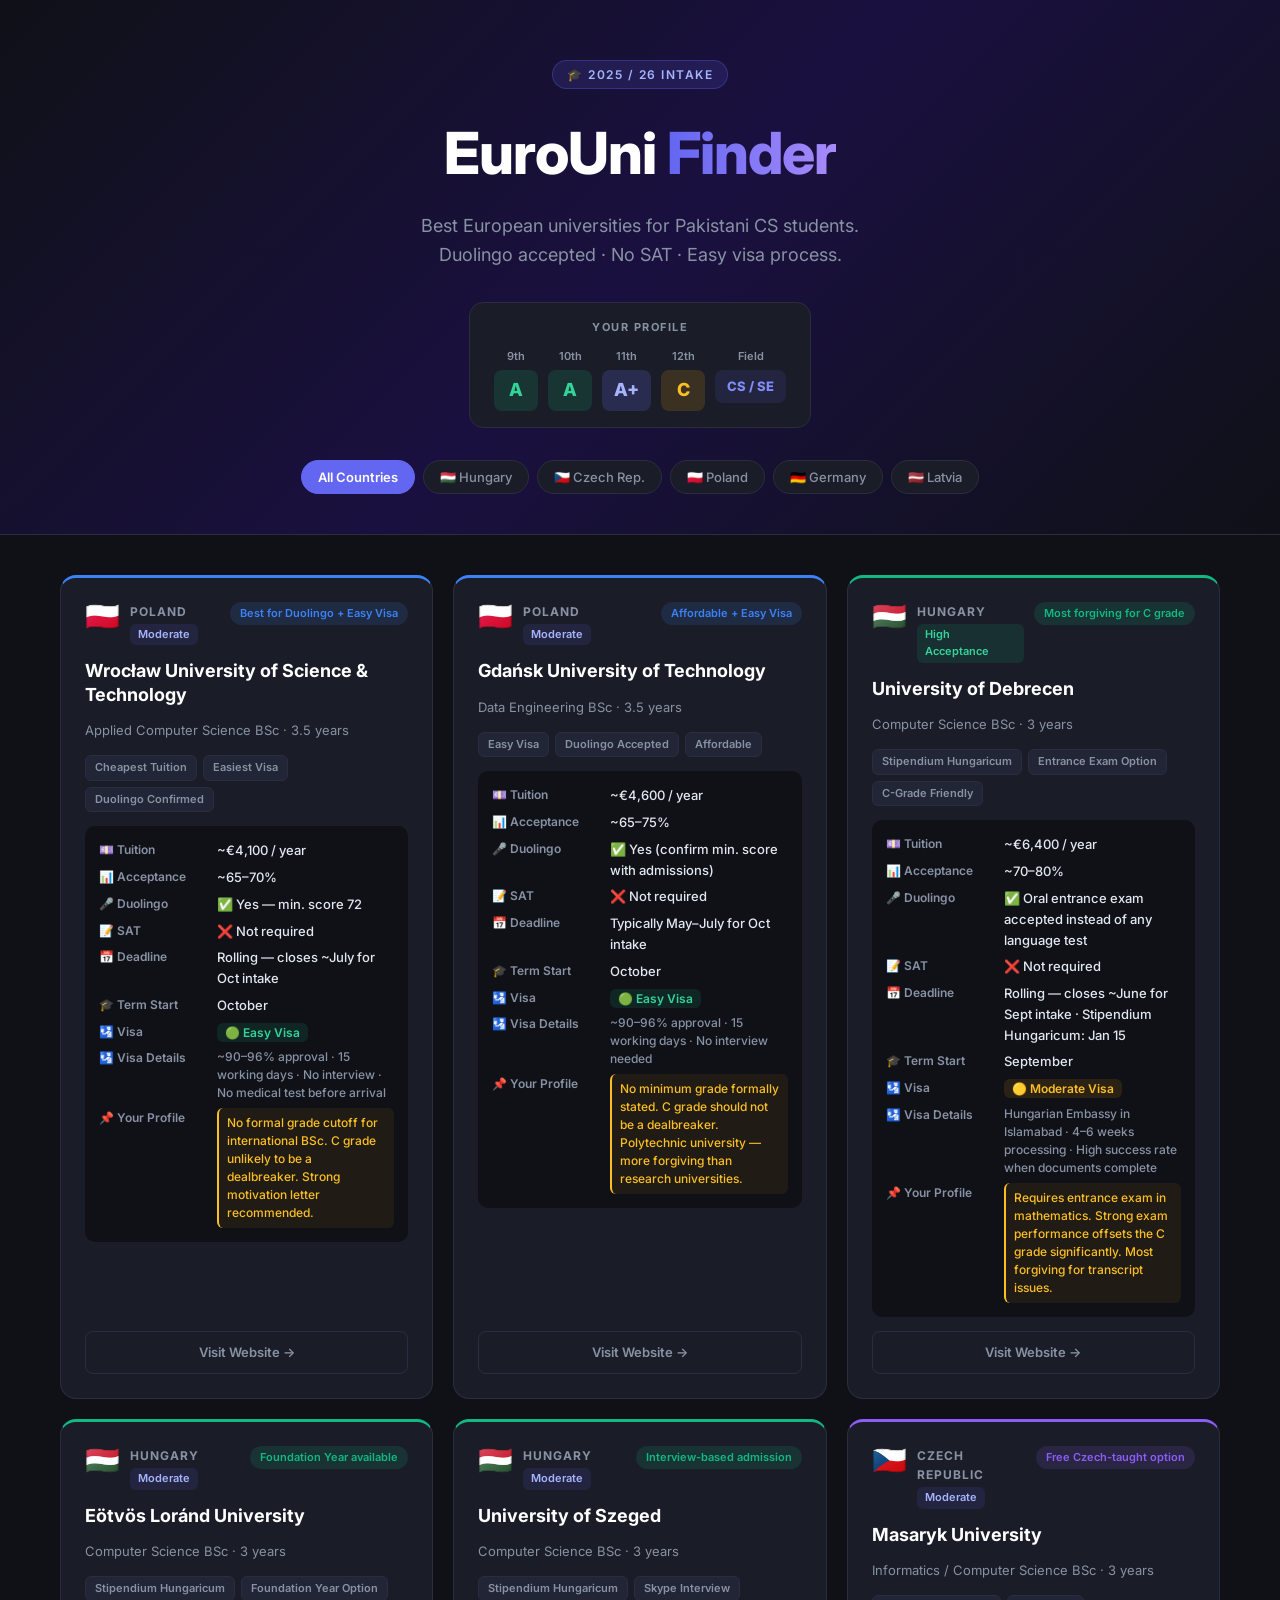
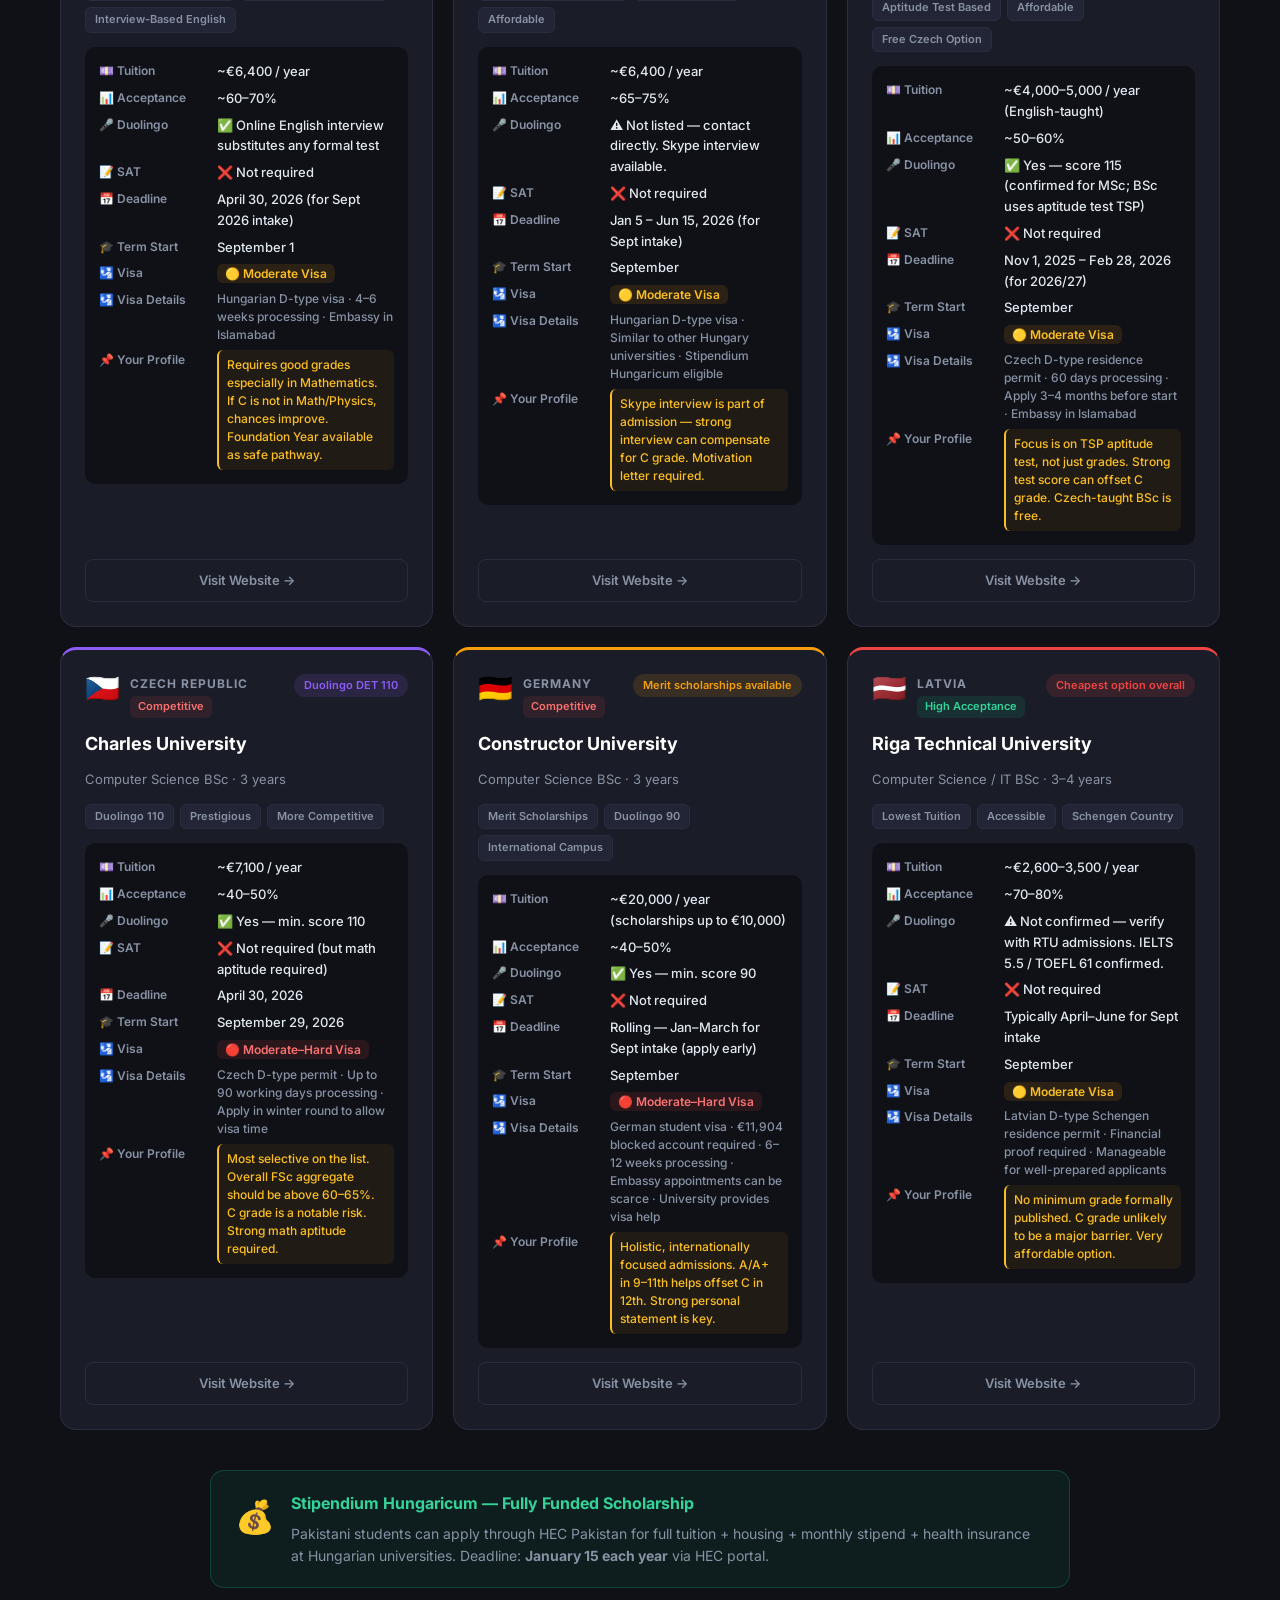
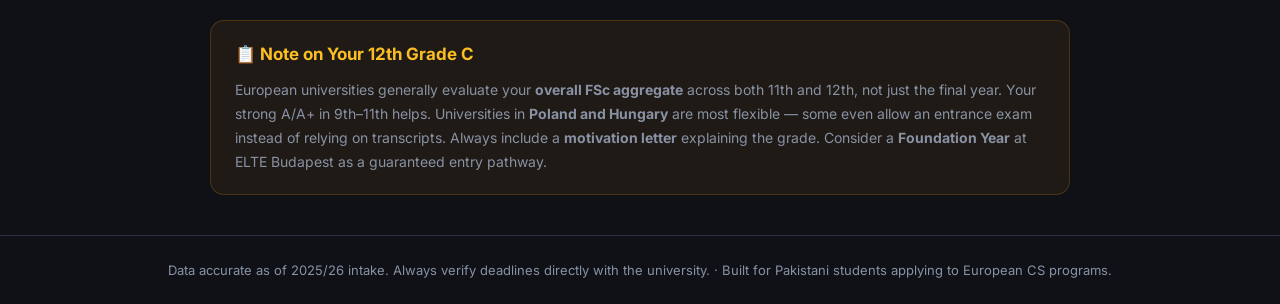
==== index.html @ 08c445a1 "Initial commit: EuroUni Finder for Pakistani CS students" ====
<!DOCTYPE html>
<html lang="en">
<head>
  <meta charset="UTF-8" />
  <meta name="viewport" content="width=device-width, initial-scale=1.0" />
  <title>EuroUni Finder — CS for Pakistani Students</title>
  <link rel="stylesheet" href="style.css" />
  <link href="https://fonts.googleapis.com/css2?family=Inter:wght@400;500;600;700;800&display=swap" rel="stylesheet" />
</head>
<body>

  <header class="hero">
    <div class="hero-inner">
      <div class="badge">🎓 2025 / 26 INTAKE</div>
      <h1>EuroUni <span>Finder</span></h1>
      <p class="tagline">Best European universities for Pakistani CS students.<br>Duolingo accepted · No SAT · Easy visa process.</p>
      <div class="profile-card">
        <div class="profile-label">YOUR PROFILE</div>
        <div class="profile-grades">
          <div class="grade"><span class="yr">9th</span><span class="gr g-a">A</span></div>
          <div class="grade"><span class="yr">10th</span><span class="gr g-a">A</span></div>
          <div class="grade"><span class="yr">11th</span><span class="gr g-aplus">A+</span></div>
          <div class="grade"><span class="yr">12th</span><span class="gr g-c">C</span></div>
          <div class="grade"><span class="yr">Field</span><span class="gr g-field">CS / SE</span></div>
        </div>
      </div>
      <div class="filters">
        <button class="filter-btn active" data-filter="all">All Countries</button>
        <button class="filter-btn" data-filter="hungary">🇭🇺 Hungary</button>
        <button class="filter-btn" data-filter="czech">🇨🇿 Czech Rep.</button>
        <button class="filter-btn" data-filter="poland">🇵🇱 Poland</button>
        <button class="filter-btn" data-filter="germany">🇩🇪 Germany</button>
        <button class="filter-btn" data-filter="latvia">🇱🇻 Latvia</button>
      </div>
    </div>
  </header>

  <main class="grid" id="grid"></main>

  <section class="scholarship-banner">
    <div class="sb-inner">
      <div class="sb-icon">💰</div>
      <div>
        <div class="sb-title">Stipendium Hungaricum — Fully Funded Scholarship</div>
        <div class="sb-desc">Pakistani students can apply through HEC Pakistan for full tuition + housing + monthly stipend + health insurance at Hungarian universities. Deadline: <strong>January 15 each year</strong> via HEC portal.</div>
      </div>
    </div>
  </section>

  <section class="note-section">
    <div class="note-inner">
      <h2>📋 Note on Your 12th Grade C</h2>
      <p>European universities generally evaluate your <strong>overall FSc aggregate</strong> across both 11th and 12th, not just the final year. Your strong A/A+ in 9th–11th helps. Universities in <strong>Poland and Hungary</strong> are most flexible — some even allow an entrance exam instead of relying on transcripts. Always include a <strong>motivation letter</strong> explaining the grade. Consider a <strong>Foundation Year</strong> at ELTE Budapest as a guaranteed entry pathway.</p>
    </div>
  </section>

  <footer>
    <p>Data accurate as of 2025/26 intake. Always verify deadlines directly with the university. · Built for Pakistani students applying to European CS programs.</p>
  </footer>

  <script src="data.js"></script>
  <script src="app.js"></script>
</body>
</html>
---- style.css ----
/* ── Reset & Base ─────────────────────────────────── */
*, *::before, *::after { box-sizing: border-box; margin: 0; padding: 0; }

:root {
  --bg: #0f1117;
  --surface: #1a1d27;
  --surface2: #222536;
  --border: #2a2d3e;
  --text: #e2e8f0;
  --muted: #8892a4;
  --accent: #6366f1;
}

html { scroll-behavior: smooth; }

body {
  font-family: 'Inter', sans-serif;
  background: var(--bg);
  color: var(--text);
  min-height: 100vh;
  font-size: 15px;
  line-height: 1.6;
}

/* ── Hero ─────────────────────────────────────────── */
.hero {
  background: linear-gradient(135deg, #0f1117 0%, #1a1040 50%, #0f1117 100%);
  border-bottom: 1px solid var(--border);
  padding: 60px 20px 40px;
  text-align: center;
}

.hero-inner { max-width: 860px; margin: 0 auto; }

.badge {
  display: inline-block;
  background: rgba(99,102,241,0.15);
  color: #a5b4fc;
  border: 1px solid rgba(99,102,241,0.3);
  padding: 4px 14px;
  border-radius: 999px;
  font-size: 12px;
  font-weight: 600;
  letter-spacing: 1.5px;
  margin-bottom: 18px;
}

.hero h1 {
  font-size: clamp(32px, 7vw, 58px);
  font-weight: 800;
  color: #fff;
  letter-spacing: -1px;
  margin-bottom: 12px;
}

.hero h1 span {
  background: linear-gradient(90deg, #6366f1, #a78bfa);
  -webkit-background-clip: text;
  -webkit-text-fill-color: transparent;
  background-clip: text;
}

.tagline {
  font-size: clamp(15px, 2.5vw, 18px);
  color: var(--muted);
  margin-bottom: 32px;
}

/* ── Profile Card ─────────────────────────────────── */
.profile-card {
  display: inline-block;
  background: var(--surface);
  border: 1px solid var(--border);
  border-radius: 14px;
  padding: 16px 24px;
  margin-bottom: 32px;
}

.profile-label {
  font-size: 11px;
  font-weight: 700;
  letter-spacing: 1.5px;
  color: var(--muted);
  margin-bottom: 12px;
}

.profile-grades {
  display: flex;
  gap: 10px;
  flex-wrap: wrap;
  justify-content: center;
}

.grade {
  display: flex;
  flex-direction: column;
  align-items: center;
  gap: 4px;
}

.yr {
  font-size: 11px;
  color: var(--muted);
  font-weight: 600;
}

.gr {
  font-size: 18px;
  font-weight: 800;
  padding: 6px 12px;
  border-radius: 8px;
  min-width: 44px;
  text-align: center;
}

.g-a      { background: rgba(16,185,129,0.15); color: #34d399; }
.g-aplus  { background: rgba(99,102,241,0.2);  color: #a5b4fc; }
.g-c      { background: rgba(245,158,11,0.15); color: #fbbf24; }
.g-field  { background: rgba(99,102,241,0.12); color: #818cf8; font-size: 13px; }

/* ── Filters ──────────────────────────────────────── */
.filters {
  display: flex;
  flex-wrap: wrap;
  gap: 8px;
  justify-content: center;
}

.filter-btn {
  background: var(--surface);
  border: 1px solid var(--border);
  color: var(--muted);
  font-family: 'Inter', sans-serif;
  font-size: 13px;
  font-weight: 500;
  padding: 8px 16px;
  border-radius: 999px;
  cursor: pointer;
  transition: all 0.15s;
}

.filter-btn:hover { border-color: var(--accent); color: var(--text); }

.filter-btn.active {
  background: var(--accent);
  border-color: var(--accent);
  color: #fff;
  font-weight: 600;
}

/* ── Cards Grid ───────────────────────────────────── */
.grid {
  display: grid;
  grid-template-columns: repeat(auto-fill, minmax(340px, 1fr));
  gap: 20px;
  max-width: 1200px;
  margin: 40px auto;
  padding: 0 20px;
}

/* ── Card ─────────────────────────────────────────── */
.card {
  background: var(--surface);
  border: 1px solid var(--border);
  border-radius: 16px;
  padding: 24px;
  display: flex;
  flex-direction: column;
  gap: 14px;
  transition: transform 0.15s, border-color 0.15s;
  border-top: 3px solid var(--accent);
}

.card:hover {
  transform: translateY(-3px);
  border-color: var(--accent);
}

.card-top {
  display: flex;
  align-items: flex-start;
  gap: 10px;
}

.card-flag { font-size: 28px; line-height: 1; }

.card-meta { flex: 1; }

.card-country {
  font-size: 12px;
  font-weight: 700;
  letter-spacing: 1px;
  color: var(--muted);
  text-transform: uppercase;
}

.card-highlight {
  font-size: 11px;
  font-weight: 600;
  padding: 3px 10px;
  border-radius: 999px;
  white-space: nowrap;
}

.card-name {
  font-size: 18px;
  font-weight: 700;
  color: #fff;
  line-height: 1.3;
}

.card-program {
  font-size: 13px;
  color: var(--muted);
}

/* ── Tags ─────────────────────────────────────────── */
.tags { display: flex; flex-wrap: wrap; gap: 6px; }

.tag {
  font-size: 11px;
  font-weight: 600;
  padding: 3px 9px;
  border-radius: 6px;
  background: var(--surface2);
  color: var(--muted);
  border: 1px solid var(--border);
}

/* ── Info Grid ────────────────────────────────────── */
.info-grid {
  display: flex;
  flex-direction: column;
  gap: 6px;
  background: var(--bg);
  border-radius: 10px;
  padding: 14px;
}

.info-row {
  display: grid;
  grid-template-columns: 110px 1fr;
  gap: 8px;
  align-items: start;
}

.info-row.full { grid-template-columns: 110px 1fr; }

.info-label {
  font-size: 12px;
  font-weight: 600;
  color: var(--muted);
  white-space: nowrap;
}

.info-val {
  font-size: 13px;
  color: var(--text);
  font-weight: 500;
}

.info-val.small { font-size: 12px; color: var(--muted); line-height: 1.5; }

.grade-note .info-val.small {
  color: #fbbf24;
  background: rgba(245,158,11,0.07);
  padding: 6px 8px;
  border-radius: 6px;
  border-left: 2px solid #fbbf24;
}

/* ── Visa + Acceptance Badges ─────────────────────── */
.visa {
  font-size: 12px;
  font-weight: 600;
  padding: 2px 8px;
  border-radius: 6px;
}

.visa.easy     { background: rgba(16,185,129,0.12); color: #34d399; }
.visa.moderate { background: rgba(245,158,11,0.12);  color: #fbbf24; }
.visa.hard     { background: rgba(239,68,68,0.12);   color: #f87171; }

.acc {
  font-size: 11px;
  font-weight: 600;
  padding: 2px 8px;
  border-radius: 6px;
  display: inline-block;
  margin-top: 3px;
}

.acc.accessible  { background: rgba(16,185,129,0.12); color: #34d399; }
.acc.moderate    { background: rgba(99,102,241,0.12); color: #a5b4fc; }
.acc.competitive { background: rgba(239,68,68,0.1);   color: #f87171; }

/* ── Card Button ──────────────────────────────────── */
.card-btn {
  display: block;
  text-align: center;
  margin-top: auto;
  padding: 10px;
  border-radius: 8px;
  background: transparent;
  border: 1px solid var(--border);
  color: var(--muted);
  font-size: 13px;
  font-weight: 600;
  text-decoration: none;
  transition: all 0.15s;
}

.card-btn:hover {
  background: var(--accent);
  border-color: var(--accent);
  color: #fff;
}

/* ── Scholarship Banner ───────────────────────────── */
.scholarship-banner {
  max-width: 900px;
  margin: 0 auto 32px;
  padding: 0 20px;
}

.sb-inner {
  display: flex;
  gap: 16px;
  align-items: flex-start;
  background: rgba(16,185,129,0.08);
  border: 1px solid rgba(16,185,129,0.25);
  border-radius: 14px;
  padding: 20px 24px;
}

.sb-icon { font-size: 32px; }

.sb-title {
  font-size: 16px;
  font-weight: 700;
  color: #34d399;
  margin-bottom: 6px;
}

.sb-desc {
  font-size: 14px;
  color: var(--muted);
  line-height: 1.6;
}

/* ── Note Section ─────────────────────────────────── */
.note-section {
  max-width: 900px;
  margin: 0 auto 40px;
  padding: 0 20px;
}

.note-inner {
  background: rgba(245,158,11,0.07);
  border: 1px solid rgba(245,158,11,0.2);
  border-radius: 14px;
  padding: 20px 24px;
}

.note-inner h2 {
  font-size: 17px;
  font-weight: 700;
  color: #fbbf24;
  margin-bottom: 10px;
}

.note-inner p {
  font-size: 14px;
  color: var(--muted);
  line-height: 1.7;
}

/* ── Footer ───────────────────────────────────────── */
footer {
  text-align: center;
  padding: 24px 20px;
  border-top: 1px solid var(--border);
  color: var(--muted);
  font-size: 13px;
}

/* ── Responsive ───────────────────────────────────── */
@media (max-width: 500px) {
  .grid { grid-template-columns: 1fr; }
  .info-row { grid-template-columns: 90px 1fr; }
  .sb-inner { flex-direction: column; gap: 10px; }
}
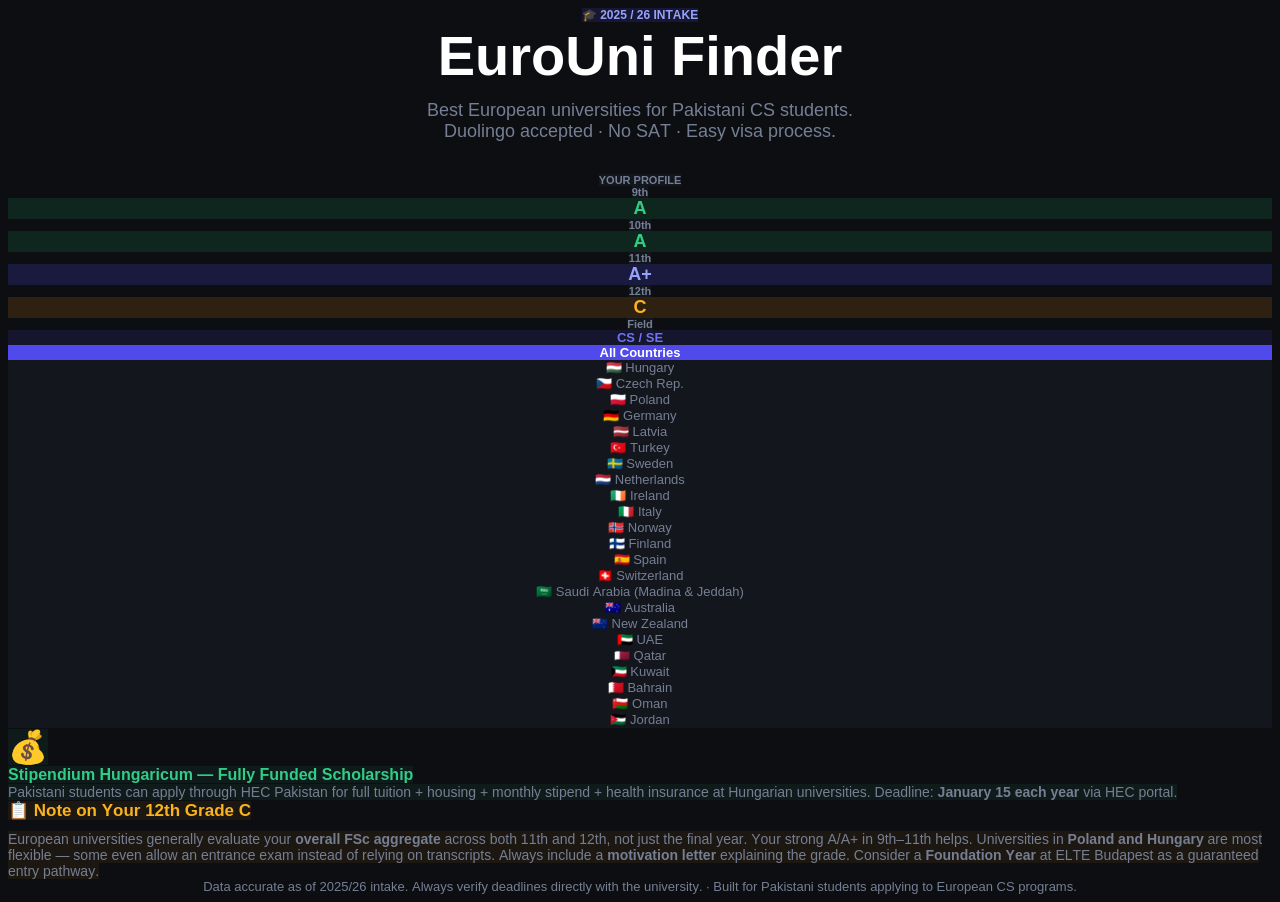
==== commit c4605729: "Add uni_finder_new.html and update index/data files" ====
--- a/index.html
+++ b/index.html
@@ -1,64 +1,82 @@
-<!DOCTYPE html>
-<html lang="en">
+<!DOCTYPE html PUBLIC "-//W3C//DTD HTML 4.01//EN" "http://www.w3.org/TR/html4/strict.dtd">
+<html>
 <head>
-  <meta charset="UTF-8" />
-  <meta name="viewport" content="width=device-width, initial-scale=1.0" />
-  <title>EuroUni Finder — CS for Pakistani Students</title>
-  <link rel="stylesheet" href="style.css" />
-  <link href="https://fonts.googleapis.com/css2?family=Inter:wght@400;500;600;700;800&display=swap" rel="stylesheet" />
+  <meta http-equiv="Content-Type" content="text/html; charset=utf-8">
+  <meta http-equiv="Content-Style-Type" content="text/css">
+  <title></title>
+  <meta name="Generator" content="Cocoa HTML Writer">
+  <meta name="CocoaVersion" content="2113.65">
+  <style type="text/css">
+    body {background-color: #0d0e12}
+    p.p1 {margin: 0.0px 0.0px 0.0px 0.0px; text-align: center; line-height: 19.2px; font: 12.0px Helvetica; color: #94a2fb; -webkit-text-stroke: #94a2fb}
+    p.p3 {margin: 0.0px 0.0px 32.0px 0.0px; text-align: center; line-height: 28.8px; font: 18.0px Helvetica; color: #757f93; -webkit-text-stroke: #757f93}
+    p.p4 {margin: 0.0px 0.0px 0.0px 0.0px; text-align: center; line-height: 17.6px; font: 11.0px Helvetica; color: #757f93; -webkit-text-stroke: #757f93}
+    p.p5 {margin: 0.0px 0.0px 0.0px 0.0px; text-align: center; line-height: 28.8px; font: 18.0px Helvetica; color: #31cd87; -webkit-text-stroke: #31cd87; background-color: #1bae6e; background-color: rgba(27, 174, 110, 0.15)}
+    p.p6 {margin: 0.0px 0.0px 0.0px 0.0px; text-align: center; line-height: 28.8px; font: 18.0px Helvetica; color: #94a2fb; -webkit-text-stroke: #94a2fb; background-color: #504aed; background-color: rgba(80, 74, 237, 0.2)}
+    p.p7 {margin: 0.0px 0.0px 0.0px 0.0px; text-align: center; line-height: 28.8px; font: 18.0px Helvetica; color: #f9b31d; -webkit-text-stroke: #f9b31d; background-color: #f08d0e; background-color: rgba(240, 141, 14, 0.15)}
+    p.p8 {margin: 0.0px 0.0px 0.0px 0.0px; text-align: center; line-height: 20.8px; font: 13.0px Helvetica; color: #6e73f6; -webkit-text-stroke: #6e73f6; background-color: #504aed; background-color: rgba(80, 74, 237, 0.12)}
+    p.p9 {margin: 0.0px 0.0px 0.0px 0.0px; text-align: center; line-height: 24.0px; font: 13.0px Helvetica; color: #ffffff; -webkit-text-stroke: #ffffff; background-color: #504aed}
+    p.p10 {margin: 0.0px 0.0px 0.0px 0.0px; text-align: center; line-height: 24.0px; font: 13.0px Helvetica; color: #757f93; -webkit-text-stroke: #757f93; background-color: #14161d}
+    p.p11 {margin: 0.0px 0.0px 0.0px 0.0px; line-height: 51.2px; font: 32.0px 'Apple Color Emoji'; color: #dbe2ec; -webkit-text-stroke: #dbe2ec}
+    p.p12 {margin: 0.0px 0.0px 0.0px 0.0px; line-height: 25.6px; font: 16.0px Helvetica; color: #31cd87; -webkit-text-stroke: #31cd87}
+    p.p13 {margin: 0.0px 0.0px 0.0px 0.0px; line-height: 22.4px; font: 14.0px Helvetica; color: #757f93; -webkit-text-stroke: #757f93}
+    p.p15 {margin: 0.0px 0.0px 0.0px 0.0px; line-height: 23.8px; font: 14.0px Helvetica; color: #757f93; -webkit-text-stroke: #757f93}
+    p.p16 {margin: 0.0px 0.0px 0.0px 0.0px; text-align: center; line-height: 20.8px; font: 13.0px Helvetica; color: #757f93; -webkit-text-stroke: #757f93}
+    span.s1 {font: 12.0px 'Apple Color Emoji'; font-kerning: none; background-color: rgba(80, 74, 237, 0.15)}
+    span.s2 {font-kerning: none; background-color: rgba(80, 74, 237, 0.15)}
+    span.s3 {font-kerning: none}
+    span.s4 {font-kerning: none; background-color: #14161d}
+    span.s5 {font: 13.0px 'Apple Color Emoji'; font-kerning: none}
+    span.s6 {font-kerning: none; background-color: rgba(27, 174, 110, 0.078)}
+    span.s7 {font: 17.0px 'Apple Color Emoji'; font-kerning: none; background-color: rgba(240, 141, 14, 0.071)}
+    span.s8 {font-kerning: none; background-color: rgba(240, 141, 14, 0.071)}
+  </style>
 </head>
 <body>
-
-  <header class="hero">
-    <div class="hero-inner">
-      <div class="badge">🎓 2025 / 26 INTAKE</div>
-      <h1>EuroUni <span>Finder</span></h1>
-      <p class="tagline">Best European universities for Pakistani CS students.<br>Duolingo accepted · No SAT · Easy visa process.</p>
-      <div class="profile-card">
-        <div class="profile-label">YOUR PROFILE</div>
-        <div class="profile-grades">
-          <div class="grade"><span class="yr">9th</span><span class="gr g-a">A</span></div>
-          <div class="grade"><span class="yr">10th</span><span class="gr g-a">A</span></div>
-          <div class="grade"><span class="yr">11th</span><span class="gr g-aplus">A+</span></div>
-          <div class="grade"><span class="yr">12th</span><span class="gr g-c">C</span></div>
-          <div class="grade"><span class="yr">Field</span><span class="gr g-field">CS / SE</span></div>
-        </div>
-      </div>
-      <div class="filters">
-        <button class="filter-btn active" data-filter="all">All Countries</button>
-        <button class="filter-btn" data-filter="hungary">🇭🇺 Hungary</button>
-        <button class="filter-btn" data-filter="czech">🇨🇿 Czech Rep.</button>
-        <button class="filter-btn" data-filter="poland">🇵🇱 Poland</button>
-        <button class="filter-btn" data-filter="germany">🇩🇪 Germany</button>
-        <button class="filter-btn" data-filter="latvia">🇱🇻 Latvia</button>
-      </div>
-    </div>
-  </header>
-
-  <main class="grid" id="grid"></main>
-
-  <section class="scholarship-banner">
-    <div class="sb-inner">
-      <div class="sb-icon">💰</div>
-      <div>
-        <div class="sb-title">Stipendium Hungaricum — Fully Funded Scholarship</div>
-        <div class="sb-desc">Pakistani students can apply through HEC Pakistan for full tuition + housing + monthly stipend + health insurance at Hungarian universities. Deadline: <strong>January 15 each year</strong> via HEC portal.</div>
-      </div>
-    </div>
-  </section>
-
-  <section class="note-section">
-    <div class="note-inner">
-      <h2>📋 Note on Your 12th Grade C</h2>
-      <p>European universities generally evaluate your <strong>overall FSc aggregate</strong> across both 11th and 12th, not just the final year. Your strong A/A+ in 9th–11th helps. Universities in <strong>Poland and Hungary</strong> are most flexible — some even allow an entrance exam instead of relying on transcripts. Always include a <strong>motivation letter</strong> explaining the grade. Consider a <strong>Foundation Year</strong> at ELTE Budapest as a guaranteed entry pathway.</p>
-    </div>
-  </section>
-
-  <footer>
-    <p>Data accurate as of 2025/26 intake. Always verify deadlines directly with the university. · Built for Pakistani students applying to European CS programs.</p>
-  </footer>
-
-  <script src="data.js"></script>
-  <script src="app.js"></script>
+<p class="p1"><span class="s1">🎓</span><span class="s2"><b> 2025 / 26 INTAKE</b></span></p>
+<h1 style="margin: 0.0px 0.0px 12.0px 0.0px; text-align: center; line-height: 89.6px; font: 56.0px Helvetica; color: #ffffff; -webkit-text-stroke: #ffffff"><span class="s3"><b>EuroUni Finder</b></span></h1>
+<p class="p3"><span class="s3">Best European universities for Pakistani CS students.<br>
+Duolingo accepted · No SAT · Easy visa process.</span></p>
+<p class="p4"><span class="s4"><b>YOUR PROFILE</b></span></p>
+<p class="p4"><span class="s4"><b>9th</b></span></p>
+<p class="p5"><span class="s3"><b>A</b></span></p>
+<p class="p4"><span class="s4"><b>10th</b></span></p>
+<p class="p5"><span class="s3"><b>A</b></span></p>
+<p class="p4"><span class="s4"><b>11th</b></span></p>
+<p class="p6"><span class="s3"><b>A+</b></span></p>
+<p class="p4"><span class="s4"><b>12th</b></span></p>
+<p class="p7"><span class="s3"><b>C</b></span></p>
+<p class="p4"><span class="s4"><b>Field</b></span></p>
+<p class="p8"><span class="s3"><b>CS / SE</b></span></p>
+<p class="p9"><span class="s3"><b>All Countries</b></span></p>
+<p class="p10"><span class="s5">🇭🇺</span><span class="s3"> Hungary</span></p>
+<p class="p10"><span class="s5">🇨🇿</span><span class="s3"> Czech Rep.</span></p>
+<p class="p10"><span class="s5">🇵🇱</span><span class="s3"> Poland</span></p>
+<p class="p10"><span class="s5">🇩🇪</span><span class="s3"> Germany</span></p>
+<p class="p10"><span class="s5">🇱🇻</span><span class="s3"> Latvia</span></p>
+<p class="p10"><span class="s5">🇹🇷</span><span class="s3"> Turkey</span></p>
+<p class="p10"><span class="s5">🇸🇪</span><span class="s3"> Sweden</span></p>
+<p class="p10"><span class="s5">🇳🇱</span><span class="s3"> Netherlands</span></p>
+<p class="p10"><span class="s5">🇮🇪</span><span class="s3"> Ireland</span></p>
+<p class="p10"><span class="s5">🇮🇹</span><span class="s3"> Italy</span></p>
+<p class="p10"><span class="s5">🇳🇴</span><span class="s3"> Norway</span></p>
+<p class="p10"><span class="s5">🇫🇮</span><span class="s3"> Finland</span></p>
+<p class="p10"><span class="s5">🇪🇸</span><span class="s3"> Spain</span></p>
+<p class="p10"><span class="s5">🇨🇭</span><span class="s3"> Switzerland</span></p>
+<p class="p10"><span class="s5">🇸🇦</span><span class="s3"> Saudi Arabia (Madina &amp; Jeddah)</span></p>                                                                                                  
+<p class="p10"><span class="s5">🇦🇺</span><span class="s3"> Australia</span></p>                                                                                                                           
+<p class="p10"><span class="s5">🇳🇿</span><span class="s3"> New Zealand</span></p>                                                                                                                         
+<p class="p10"><span class="s5">🇦🇪</span><span class="s3"> UAE</span></p>                                                                                                                                 
+<p class="p10"><span class="s5">🇶🇦</span><span class="s3"> Qatar</span></p>                                                                                                                               
+<p class="p10"><span class="s5">🇰🇼</span><span class="s3"> Kuwait</span></p>                                                                                                                              
+<p class="p10"><span class="s5">🇧🇭</span><span class="s3"> Bahrain</span></p>                                                                                                                             
+<p class="p10"><span class="s5">🇴🇲</span><span class="s3"> Oman</span></p>                                                                                                                                
+<p class="p10"><span class="s5">🇯🇴</span><span class="s3"> Jordan</span></p>
+<p class="p11"><span class="s6">💰</span></p>
+<p class="p12"><span class="s6"><b>Stipendium Hungaricum — Fully Funded Scholarship</b></span></p>
+<p class="p13"><span class="s6">Pakistani students can apply through HEC Pakistan for full tuition + housing + monthly stipend + health insurance at Hungarian universities. Deadline: <b>January 15 each year</b> via HEC portal.</span></p>
+<h2 style="margin: 0.0px 0.0px 10.0px 0.0px; line-height: 27.2px; font: 17.0px Helvetica; color: #f9b31d; -webkit-text-stroke: #f9b31d"><span class="s7">📋</span><span class="s8"><b> Note on Your 12th Grade C</b></span></h2>
+<p class="p15"><span class="s8">European universities generally evaluate your <b>overall FSc aggregate</b> across both 11th and 12th, not just the final year. Your strong A/A+ in 9th–11th helps. Universities in <b>Poland and Hungary</b> are most flexible — some even allow an entrance exam instead of relying on transcripts. Always include a <b>motivation letter</b> explaining the grade. Consider a <b>Foundation Year</b> at ELTE Budapest as a guaranteed entry pathway.</span></p>
+<p class="p16"><span class="s3">Data accurate as of 2025/26 intake. Always verify deadlines directly with the university. · Built for Pakistani students applying to European CS programs.</span></p>
 </body>
 </html>
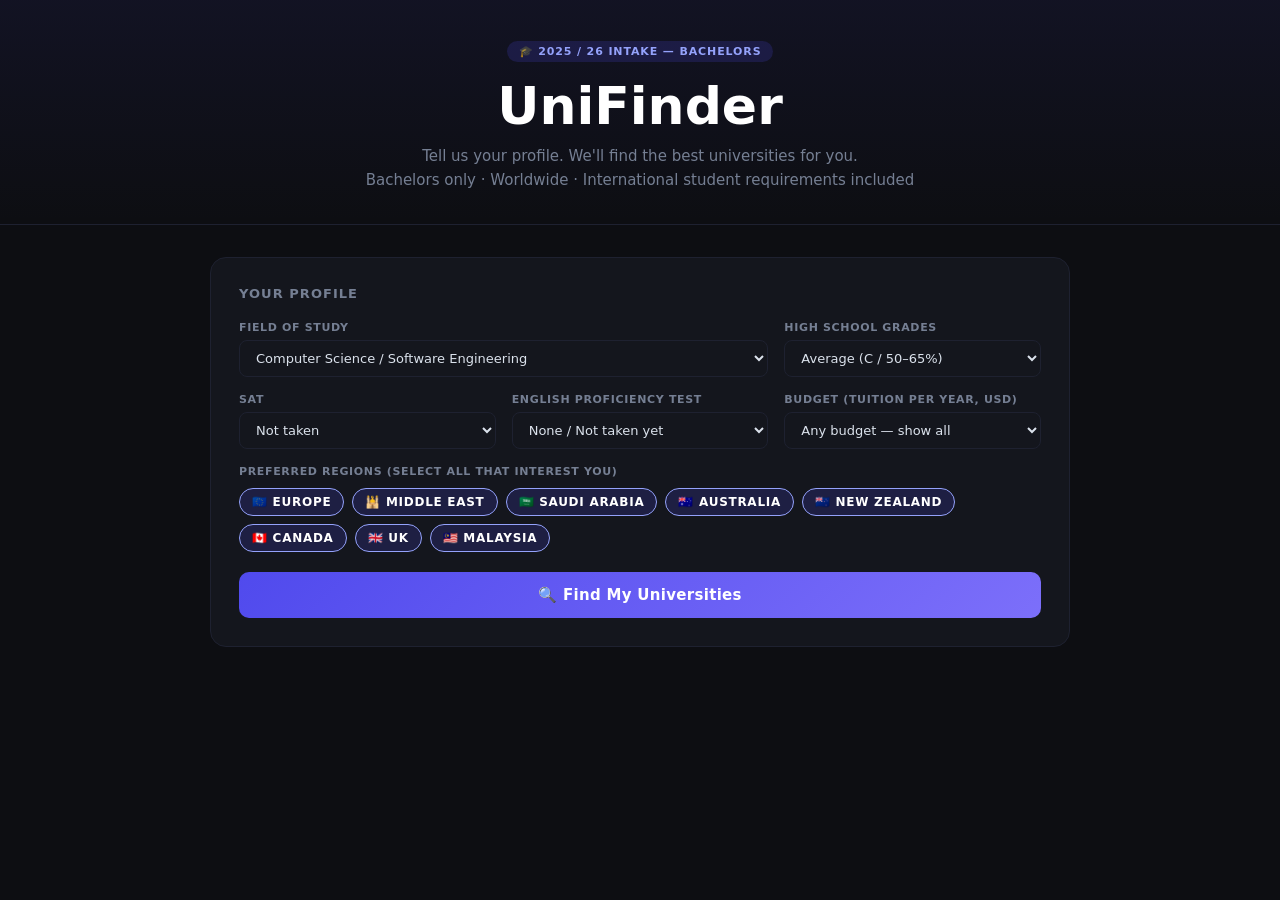
==== commit 189045cb: "Replace with new uni finder design Co-Authored-By: Claude Sonnet 4.6 <noreply@anthropic.com>" ====
--- a/index.html
+++ b/index.html
@@ -1,82 +1,1272 @@
-<!DOCTYPE html PUBLIC "-//W3C//DTD HTML 4.01//EN" "http://www.w3.org/TR/html4/strict.dtd">
-<html>
+<!DOCTYPE html>
+<html lang="en">
 <head>
-  <meta http-equiv="Content-Type" content="text/html; charset=utf-8">
-  <meta http-equiv="Content-Style-Type" content="text/css">
-  <title></title>
-  <meta name="Generator" content="Cocoa HTML Writer">
-  <meta name="CocoaVersion" content="2113.65">
-  <style type="text/css">
-    body {background-color: #0d0e12}
-    p.p1 {margin: 0.0px 0.0px 0.0px 0.0px; text-align: center; line-height: 19.2px; font: 12.0px Helvetica; color: #94a2fb; -webkit-text-stroke: #94a2fb}
-    p.p3 {margin: 0.0px 0.0px 32.0px 0.0px; text-align: center; line-height: 28.8px; font: 18.0px Helvetica; color: #757f93; -webkit-text-stroke: #757f93}
-    p.p4 {margin: 0.0px 0.0px 0.0px 0.0px; text-align: center; line-height: 17.6px; font: 11.0px Helvetica; color: #757f93; -webkit-text-stroke: #757f93}
-    p.p5 {margin: 0.0px 0.0px 0.0px 0.0px; text-align: center; line-height: 28.8px; font: 18.0px Helvetica; color: #31cd87; -webkit-text-stroke: #31cd87; background-color: #1bae6e; background-color: rgba(27, 174, 110, 0.15)}
-    p.p6 {margin: 0.0px 0.0px 0.0px 0.0px; text-align: center; line-height: 28.8px; font: 18.0px Helvetica; color: #94a2fb; -webkit-text-stroke: #94a2fb; background-color: #504aed; background-color: rgba(80, 74, 237, 0.2)}
-    p.p7 {margin: 0.0px 0.0px 0.0px 0.0px; text-align: center; line-height: 28.8px; font: 18.0px Helvetica; color: #f9b31d; -webkit-text-stroke: #f9b31d; background-color: #f08d0e; background-color: rgba(240, 141, 14, 0.15)}
-    p.p8 {margin: 0.0px 0.0px 0.0px 0.0px; text-align: center; line-height: 20.8px; font: 13.0px Helvetica; color: #6e73f6; -webkit-text-stroke: #6e73f6; background-color: #504aed; background-color: rgba(80, 74, 237, 0.12)}
-    p.p9 {margin: 0.0px 0.0px 0.0px 0.0px; text-align: center; line-height: 24.0px; font: 13.0px Helvetica; color: #ffffff; -webkit-text-stroke: #ffffff; background-color: #504aed}
-    p.p10 {margin: 0.0px 0.0px 0.0px 0.0px; text-align: center; line-height: 24.0px; font: 13.0px Helvetica; color: #757f93; -webkit-text-stroke: #757f93; background-color: #14161d}
-    p.p11 {margin: 0.0px 0.0px 0.0px 0.0px; line-height: 51.2px; font: 32.0px 'Apple Color Emoji'; color: #dbe2ec; -webkit-text-stroke: #dbe2ec}
-    p.p12 {margin: 0.0px 0.0px 0.0px 0.0px; line-height: 25.6px; font: 16.0px Helvetica; color: #31cd87; -webkit-text-stroke: #31cd87}
-    p.p13 {margin: 0.0px 0.0px 0.0px 0.0px; line-height: 22.4px; font: 14.0px Helvetica; color: #757f93; -webkit-text-stroke: #757f93}
-    p.p15 {margin: 0.0px 0.0px 0.0px 0.0px; line-height: 23.8px; font: 14.0px Helvetica; color: #757f93; -webkit-text-stroke: #757f93}
-    p.p16 {margin: 0.0px 0.0px 0.0px 0.0px; text-align: center; line-height: 20.8px; font: 13.0px Helvetica; color: #757f93; -webkit-text-stroke: #757f93}
-    span.s1 {font: 12.0px 'Apple Color Emoji'; font-kerning: none; background-color: rgba(80, 74, 237, 0.15)}
-    span.s2 {font-kerning: none; background-color: rgba(80, 74, 237, 0.15)}
-    span.s3 {font-kerning: none}
-    span.s4 {font-kerning: none; background-color: #14161d}
-    span.s5 {font: 13.0px 'Apple Color Emoji'; font-kerning: none}
-    span.s6 {font-kerning: none; background-color: rgba(27, 174, 110, 0.078)}
-    span.s7 {font: 17.0px 'Apple Color Emoji'; font-kerning: none; background-color: rgba(240, 141, 14, 0.071)}
-    span.s8 {font-kerning: none; background-color: rgba(240, 141, 14, 0.071)}
-  </style>
+<meta charset="UTF-8"/>
+<meta name="viewport" content="width=device-width, initial-scale=1.0"/>
+<title>UniFinder — Find Your University</title>
+<style>
+*{margin:0;padding:0;box-sizing:border-box}
+:root{
+  --bg:#0d0e12;--card:#14161d;--border:#1e2130;--border2:#2a2d3e;
+  --text:#dbe2ec;--muted:#757f93;--accent:#94a2fb;--accent-dim:rgba(80,74,237,.18);
+  --green:#31cd87;--green-dim:rgba(27,174,110,.12);
+  --yellow:#f9b31d;--yellow-dim:rgba(240,141,14,.12);
+  --red:#f97070;--red-dim:rgba(237,74,74,.12);
+  --purple:#c494fb;--purple-dim:rgba(160,74,237,.12);
+}
+body{background:var(--bg);color:var(--text);font-family:'Segoe UI',system-ui,sans-serif;min-height:100vh}
+a{color:var(--accent);text-decoration:none}a:hover{text-decoration:underline}
+input,select{background:var(--card);border:1px solid var(--border);color:var(--text);border-radius:8px;padding:9px 12px;font-size:13px;width:100%;outline:none;font-family:inherit;transition:.15s}
+input:focus,select:focus{border-color:var(--accent)}
+select option{background:#1a1d2e}
+button{font-family:inherit;cursor:pointer;border:none;transition:.15s}
+.hidden{display:none!important}
+
+/* ── HEADER ── */
+.header{background:linear-gradient(180deg,rgba(80,74,237,.08) 0%,transparent 100%);border-bottom:1px solid var(--border);padding:40px 20px 32px;text-align:center}
+.badge{display:inline-block;background:var(--accent-dim);color:var(--accent);font-size:11px;font-weight:700;letter-spacing:.08em;padding:4px 12px;border-radius:20px;margin-bottom:14px}
+.header h1{font-size:clamp(28px,5vw,52px);font-weight:800;color:#fff;margin-bottom:8px}
+.header p{color:var(--muted);font-size:15px;line-height:1.6}
+
+/* ── FORM ── */
+.form-wrap{max-width:900px;margin:32px auto;padding:0 20px}
+.form-card{background:var(--card);border:1px solid var(--border);border-radius:16px;padding:28px}
+.form-title{font-size:13px;font-weight:700;letter-spacing:.08em;color:var(--muted);text-transform:uppercase;margin-bottom:20px}
+.form-grid{display:grid;grid-template-columns:repeat(auto-fill,minmax(220px,1fr));gap:16px}
+.form-group{display:flex;flex-direction:column;gap:6px}
+.form-group label{font-size:11px;font-weight:700;color:var(--muted);letter-spacing:.06em;text-transform:uppercase}
+.form-row{display:flex;gap:8px}
+.form-row input,.form-row select{flex:1}
+.eng-score{display:flex;gap:8px;align-items:center}
+.eng-score input{width:100px;flex:none}
+.eng-score span{font-size:12px;color:var(--muted)}
+
+.checkbox-group{display:flex;flex-wrap:wrap;gap:8px;margin-top:4px}
+.chip-check{position:relative}
+.chip-check input{position:absolute;opacity:0;width:0;height:0}
+.chip-check label{display:flex;align-items:center;gap:5px;padding:6px 12px;border-radius:20px;border:1px solid var(--border);font-size:12px;font-weight:600;cursor:pointer;transition:.15s;color:var(--muted)}
+.chip-check input:checked+label{background:var(--accent-dim);border-color:var(--accent);color:#fff}
+
+.find-btn{width:100%;margin-top:20px;background:linear-gradient(135deg,#504aed,#7c6ffa);color:#fff;font-size:15px;font-weight:700;padding:14px;border-radius:10px;letter-spacing:.02em}
+.find-btn:hover{opacity:.9;transform:translateY(-1px)}
+
+/* ── RESULTS ── */
+.results-wrap{max-width:900px;margin:0 auto 60px;padding:0 20px}
+.results-header{display:flex;justify-content:space-between;align-items:center;margin-bottom:16px;flex-wrap:wrap;gap:10px}
+.results-count{font-size:14px;color:var(--muted)}
+.results-count strong{color:var(--text)}
+.sort-row{display:flex;gap:8px;align-items:center}
+.sort-row label{font-size:12px;color:var(--muted)}
+.sort-row select{width:auto;font-size:12px;padding:6px 10px}
+
+.filter-bar{display:flex;gap:6px;flex-wrap:wrap;margin-bottom:20px}
+.filt-btn{background:var(--card);border:1px solid var(--border);color:var(--muted);border-radius:8px;padding:7px 14px;font-size:12px;font-weight:600}
+.filt-btn:hover{border-color:var(--accent);color:var(--accent)}
+.filt-btn.active{background:var(--accent-dim);border-color:var(--accent);color:#fff}
+
+/* ── UNI CARD ── */
+.uni-card{background:var(--card);border:1px solid var(--border);border-radius:14px;margin-bottom:12px;overflow:hidden;transition:.15s}
+.uni-card:hover{border-color:var(--border2)}
+.card-top{padding:18px 20px 14px;display:flex;justify-content:space-between;align-items:flex-start;gap:12px;flex-wrap:wrap}
+.card-left{}
+.uni-flag-name{display:flex;align-items:center;gap:8px;margin-bottom:4px}
+.uni-flag{font-size:20px}
+.uni-name{font-size:17px;font-weight:700;color:#fff}
+.uni-name a{color:#fff}
+.uni-name a:hover{color:var(--accent);text-decoration:none}
+.uni-loc{font-size:12px;color:var(--muted);margin-bottom:8px}
+.match-bar{display:flex;align-items:center;gap:8px}
+.match-label{font-size:11px;color:var(--muted)}
+.match-pill{font-size:11px;font-weight:700;padding:3px 9px;border-radius:20px}
+.match-high{background:var(--green-dim);color:var(--green)}
+.match-mid{background:var(--yellow-dim);color:var(--yellow)}
+.match-low{background:var(--red-dim);color:var(--red)}
+
+.card-right{text-align:right;min-width:120px}
+.tuition-val{font-size:15px;font-weight:700;color:var(--accent);margin-bottom:2px}
+.tuition-note{font-size:11px;color:var(--muted);margin-bottom:6px}
+.acceptance{font-size:12px;color:var(--muted)}
+.acceptance strong{color:var(--text)}
+
+.card-meta{padding:0 20px 14px;display:flex;gap:6px;flex-wrap:wrap}
+.meta-chip{font-size:11px;font-weight:600;padding:4px 10px;border-radius:6px}
+.mc-green{background:var(--green-dim);color:var(--green)}
+.mc-yellow{background:var(--yellow-dim);color:var(--yellow)}
+.mc-red{background:var(--red-dim);color:var(--red)}
+.mc-blue{background:var(--accent-dim);color:var(--accent)}
+.mc-gray{background:rgba(117,127,147,.1);color:var(--muted)}
+.mc-purple{background:var(--purple-dim);color:var(--purple)}
+
+.card-reqs{padding:0 20px 14px;display:grid;grid-template-columns:repeat(auto-fill,minmax(180px,1fr));gap:8px}
+.req-row{display:flex;align-items:flex-start;gap:7px;font-size:12px}
+.req-icon{font-size:13px;margin-top:1px;flex-shrink:0}
+.req-content{}
+.req-title{font-weight:700;color:var(--text);margin-bottom:1px}
+.req-val{color:var(--muted);line-height:1.4}
+
+.card-expand-btn{width:100%;background:none;border-top:1px solid var(--border);padding:10px;font-size:12px;color:var(--muted);font-weight:600;letter-spacing:.04em}
+.card-expand-btn:hover{background:rgba(255,255,255,.02);color:var(--text)}
+
+.card-detail{padding:16px 20px;border-top:1px solid var(--border);background:rgba(0,0,0,.2)}
+.detail-grid{display:grid;grid-template-columns:repeat(auto-fill,minmax(200px,1fr));gap:16px;margin-bottom:14px}
+.detail-item .dl{font-size:10px;font-weight:700;letter-spacing:.08em;text-transform:uppercase;color:var(--muted);margin-bottom:3px}
+.detail-item .dv{font-size:13px;color:var(--text);line-height:1.5}
+.detail-note{font-size:12px;color:var(--muted);line-height:1.7;margin-bottom:14px;padding:12px;background:rgba(255,255,255,.02);border-radius:8px;border:1px solid var(--border)}
+.card-links{display:flex;gap:8px;flex-wrap:wrap}
+.link-btn{display:inline-flex;align-items:center;gap:6px;padding:8px 14px;border-radius:8px;font-size:12px;font-weight:700;border:1px solid}
+.link-primary{background:var(--accent-dim);border-color:var(--accent);color:var(--accent)}
+.link-primary:hover{background:rgba(80,74,237,.3);text-decoration:none}
+.link-secondary{background:transparent;border-color:var(--border2);color:var(--muted)}
+.link-secondary:hover{border-color:var(--accent);color:var(--accent);text-decoration:none}
+
+.no-results{text-align:center;padding:60px 20px;color:var(--muted)}
+.no-results .icon{font-size:48px;margin-bottom:16px}
+.no-results h3{font-size:18px;color:var(--text);margin-bottom:8px}
+
+/* ── MISC ── */
+.section-divider{font-size:11px;font-weight:700;letter-spacing:.1em;text-transform:uppercase;color:var(--muted);margin:20px 0 10px;padding:0 2px;display:flex;align-items:center;gap:10px}
+.section-divider::after{content:'';flex:1;height:1px;background:var(--border)}
+</style>
 </head>
 <body>
-<p class="p1"><span class="s1">🎓</span><span class="s2"><b> 2025 / 26 INTAKE</b></span></p>
-<h1 style="margin: 0.0px 0.0px 12.0px 0.0px; text-align: center; line-height: 89.6px; font: 56.0px Helvetica; color: #ffffff; -webkit-text-stroke: #ffffff"><span class="s3"><b>EuroUni Finder</b></span></h1>
-<p class="p3"><span class="s3">Best European universities for Pakistani CS students.<br>
-Duolingo accepted · No SAT · Easy visa process.</span></p>
-<p class="p4"><span class="s4"><b>YOUR PROFILE</b></span></p>
-<p class="p4"><span class="s4"><b>9th</b></span></p>
-<p class="p5"><span class="s3"><b>A</b></span></p>
-<p class="p4"><span class="s4"><b>10th</b></span></p>
-<p class="p5"><span class="s3"><b>A</b></span></p>
-<p class="p4"><span class="s4"><b>11th</b></span></p>
-<p class="p6"><span class="s3"><b>A+</b></span></p>
-<p class="p4"><span class="s4"><b>12th</b></span></p>
-<p class="p7"><span class="s3"><b>C</b></span></p>
-<p class="p4"><span class="s4"><b>Field</b></span></p>
-<p class="p8"><span class="s3"><b>CS / SE</b></span></p>
-<p class="p9"><span class="s3"><b>All Countries</b></span></p>
-<p class="p10"><span class="s5">🇭🇺</span><span class="s3"> Hungary</span></p>
-<p class="p10"><span class="s5">🇨🇿</span><span class="s3"> Czech Rep.</span></p>
-<p class="p10"><span class="s5">🇵🇱</span><span class="s3"> Poland</span></p>
-<p class="p10"><span class="s5">🇩🇪</span><span class="s3"> Germany</span></p>
-<p class="p10"><span class="s5">🇱🇻</span><span class="s3"> Latvia</span></p>
-<p class="p10"><span class="s5">🇹🇷</span><span class="s3"> Turkey</span></p>
-<p class="p10"><span class="s5">🇸🇪</span><span class="s3"> Sweden</span></p>
-<p class="p10"><span class="s5">🇳🇱</span><span class="s3"> Netherlands</span></p>
-<p class="p10"><span class="s5">🇮🇪</span><span class="s3"> Ireland</span></p>
-<p class="p10"><span class="s5">🇮🇹</span><span class="s3"> Italy</span></p>
-<p class="p10"><span class="s5">🇳🇴</span><span class="s3"> Norway</span></p>
-<p class="p10"><span class="s5">🇫🇮</span><span class="s3"> Finland</span></p>
-<p class="p10"><span class="s5">🇪🇸</span><span class="s3"> Spain</span></p>
-<p class="p10"><span class="s5">🇨🇭</span><span class="s3"> Switzerland</span></p>
-<p class="p10"><span class="s5">🇸🇦</span><span class="s3"> Saudi Arabia (Madina &amp; Jeddah)</span></p>                                                                                                  
-<p class="p10"><span class="s5">🇦🇺</span><span class="s3"> Australia</span></p>                                                                                                                           
-<p class="p10"><span class="s5">🇳🇿</span><span class="s3"> New Zealand</span></p>                                                                                                                         
-<p class="p10"><span class="s5">🇦🇪</span><span class="s3"> UAE</span></p>                                                                                                                                 
-<p class="p10"><span class="s5">🇶🇦</span><span class="s3"> Qatar</span></p>                                                                                                                               
-<p class="p10"><span class="s5">🇰🇼</span><span class="s3"> Kuwait</span></p>                                                                                                                              
-<p class="p10"><span class="s5">🇧🇭</span><span class="s3"> Bahrain</span></p>                                                                                                                             
-<p class="p10"><span class="s5">🇴🇲</span><span class="s3"> Oman</span></p>                                                                                                                                
-<p class="p10"><span class="s5">🇯🇴</span><span class="s3"> Jordan</span></p>
-<p class="p11"><span class="s6">💰</span></p>
-<p class="p12"><span class="s6"><b>Stipendium Hungaricum — Fully Funded Scholarship</b></span></p>
-<p class="p13"><span class="s6">Pakistani students can apply through HEC Pakistan for full tuition + housing + monthly stipend + health insurance at Hungarian universities. Deadline: <b>January 15 each year</b> via HEC portal.</span></p>
-<h2 style="margin: 0.0px 0.0px 10.0px 0.0px; line-height: 27.2px; font: 17.0px Helvetica; color: #f9b31d; -webkit-text-stroke: #f9b31d"><span class="s7">📋</span><span class="s8"><b> Note on Your 12th Grade C</b></span></h2>
-<p class="p15"><span class="s8">European universities generally evaluate your <b>overall FSc aggregate</b> across both 11th and 12th, not just the final year. Your strong A/A+ in 9th–11th helps. Universities in <b>Poland and Hungary</b> are most flexible — some even allow an entrance exam instead of relying on transcripts. Always include a <b>motivation letter</b> explaining the grade. Consider a <b>Foundation Year</b> at ELTE Budapest as a guaranteed entry pathway.</span></p>
-<p class="p16"><span class="s3">Data accurate as of 2025/26 intake. Always verify deadlines directly with the university. · Built for Pakistani students applying to European CS programs.</span></p>
+
+<div class="header">
+  <div class="badge">🎓 2025 / 26 INTAKE — BACHELORS</div>
+  <h1>UniFinder</h1>
+  <p>Tell us your profile. We'll find the best universities for you.<br>Bachelors only · Worldwide · International student requirements included</p>
+</div>
+
+<div class="form-wrap">
+  <div class="form-card">
+    <div class="form-title">Your Profile</div>
+    <div class="form-grid">
+
+      <div class="form-group" style="grid-column:span 2">
+        <label>Field of Study</label>
+        <select id="f-field">
+          <option value="cs">Computer Science / Software Engineering</option>
+          <option value="engineering">Engineering (Civil / Electrical / Mechanical)</option>
+          <option value="business">Business / Management / Finance</option>
+          <option value="medicine">Medicine / Pharmacy</option>
+          <option value="architecture">Architecture / Design</option>
+          <option value="law">Law</option>
+          <option value="any">Open to Anything</option>
+        </select>
+      </div>
+
+      <div class="form-group">
+        <label>High School Grades</label>
+        <select id="f-grades">
+          <option value="excellent">Excellent (A / A+ / 80%+)</option>
+          <option value="good">Good (B / 65–80%)</option>
+          <option value="average" selected>Average (C / 50–65%)</option>
+          <option value="below">Below Average (&lt;50%)</option>
+        </select>
+      </div>
+
+      <div class="form-group">
+        <label>SAT</label>
+        <select id="f-sat">
+          <option value="none" selected>Not taken</option>
+          <option value="below1200">Taken — below 1200</option>
+          <option value="1200">Taken — 1200–1400</option>
+          <option value="1400">Taken — 1400+</option>
+        </select>
+      </div>
+
+      <div class="form-group">
+        <label>English Proficiency Test</label>
+        <select id="f-eng-type" onchange="updateEngScore()">
+          <option value="none">None / Not taken yet</option>
+          <option value="ielts">IELTS</option>
+          <option value="toefl">TOEFL iBT</option>
+          <option value="duolingo">Duolingo English Test</option>
+          <option value="pte">PTE Academic</option>
+          <option value="native">Native / School in English</option>
+        </select>
+      </div>
+
+      <div class="form-group" id="eng-score-group" style="display:none">
+        <label>Your Score</label>
+        <input type="number" id="f-eng-score" placeholder="e.g. 6.5" step="0.5"/>
+      </div>
+
+      <div class="form-group">
+        <label>Budget (Tuition per year, USD)</label>
+        <select id="f-budget">
+          <option value="999999" selected>Any budget — show all</option>
+          <option value="3000">Under $3,000</option>
+          <option value="8000">$3,000 – $8,000</option>
+          <option value="15000">$8,000 – $15,000</option>
+          <option value="25000">$15,000 – $25,000</option>
+          <option value="35000">$25,000 – $35,000</option>
+          <option value="50000">$35,000+</option>
+        </select>
+      </div>
+
+      <div class="form-group" style="grid-column:1/-1">
+        <label>Preferred Regions (select all that interest you)</label>
+        <div class="checkbox-group">
+          <div class="chip-check"><input type="checkbox" id="r-europe" value="europe" checked><label for="r-europe">🇪🇺 Europe</label></div>
+          <div class="chip-check"><input type="checkbox" id="r-middleeast" value="middleeast" checked><label for="r-middleeast">🕌 Middle East</label></div>
+          <div class="chip-check"><input type="checkbox" id="r-saudi" value="saudi" checked><label for="r-saudi">🇸🇦 Saudi Arabia</label></div>
+          <div class="chip-check"><input type="checkbox" id="r-aus" value="aus" checked><label for="r-aus">🇦🇺 Australia</label></div>
+          <div class="chip-check"><input type="checkbox" id="r-nz" value="nz" checked><label for="r-nz">🇳🇿 New Zealand</label></div>
+          <div class="chip-check"><input type="checkbox" id="r-canada" value="canada" checked><label for="r-canada">🇨🇦 Canada</label></div>
+          <div class="chip-check"><input type="checkbox" id="r-uk" value="uk" checked><label for="r-uk">🇬🇧 UK</label></div>
+          <div class="chip-check"><input type="checkbox" id="r-malaysia" value="malaysia" checked><label for="r-malaysia">🇲🇾 Malaysia</label></div>
+        </div>
+      </div>
+
+    </div>
+    <button class="find-btn" onclick="findUnis()">🔍 Find My Universities</button>
+  </div>
+</div>
+
+<div class="results-wrap" id="results-section" style="display:none">
+  <div class="results-header">
+    <div class="results-count">Showing <strong id="res-count">0</strong> universities matching your profile</div>
+    <div class="sort-row">
+      <label>Sort by</label>
+      <select id="sort-by" onchange="renderResults()">
+        <option value="match">Best Match</option>
+        <option value="tuition">Lowest Tuition</option>
+        <option value="acceptance">Highest Acceptance</option>
+        <option value="visa">Easiest Visa</option>
+      </select>
+    </div>
+  </div>
+  <div class="filter-bar" id="region-filters"></div>
+  <div id="uni-list"></div>
+</div>
+
+<script>
+// ══════════════════════════════════════════
+//  UNIVERSITY DATABASE
+// ══════════════════════════════════════════
+const UNIS = [
+
+// ─── EUROPE ───────────────────────────────
+{
+  id:'unideb', name:'University of Debrecen', city:'Debrecen', country:'Hungary', region:'europe', flag:'🇭🇺',
+  programs:['cs','engineering','medicine','business'],
+  tuitionUSD:3800, tuitionLabel:'~€3,500 / yr', tuitionNote:'Varies by program',
+  duration:{cs:4,engineering:4,medicine:6,business:4},
+  acceptance:65, visaDifficulty:'easy',
+  visaNote:'Schengen student visa. Straightforward with offer letter. Stipendium Hungaricum covers visa costs.',
+  termStart:['September','February'],
+  deadlines:'Jul 15 (self-funded) · Jan 15 (Stipendium Hungaricum)',
+  engReq:{ielts:5.5,toefl:72,duolingo:95,pte:50},
+  engNote:'Duolingo 95 accepted. No English test if schooled in English.',
+  satRequired:false,
+  gradesNote:'Overall aggregate evaluated. FSc / Matric accepted.',
+  intlNote:'Large international community. Popular with Pakistani students via Stipendium Hungaricum (fully funded: tuition + housing + stipend).',
+  scholarships:'Stipendium Hungaricum — apply via HEC Pakistan portal by Jan 15',
+  website:'https://www.edu.unideb.hu/en/',
+  applyLink:'https://www.edu.unideb.hu/en/international/undergraduate',
+  highlights:['Stipendium Eligible','Duolingo OK','No SAT','Low cost of living','Medicine available'],
+},
+{
+  id:'bme', name:'Budapest University of Technology (BME)', city:'Budapest', country:'Hungary', region:'europe', flag:'🇭🇺',
+  programs:['cs','engineering'],
+  tuitionUSD:4500, tuitionLabel:'~€4,200 / yr',
+  duration:{cs:4,engineering:4},
+  acceptance:58, visaDifficulty:'easy',
+  visaNote:'Schengen student visa. Budapest is well-connected and safe.',
+  termStart:['September'],
+  deadlines:'Jun 30 (self-funded) · Jan 15 (Stipendium)',
+  engReq:{ielts:5.5,toefl:72,duolingo:95,pte:50},
+  engNote:'Duolingo accepted.',
+  satRequired:false,
+  gradesNote:'FSc accepted. Strong aggregate preferred for engineering.',
+  intlNote:'Top engineering university in Central Europe. Many international students. Stipendium Hungaricum eligible.',
+  scholarships:'Stipendium Hungaricum',
+  website:'https://www.bme.hu/en',
+  applyLink:'https://www.bme.hu/en/international/admission',
+  highlights:['Top Central European Engineering','Stipendium Eligible','Duolingo OK','Budapest — great city'],
+},
+{
+  id:'rtu', name:'Riga Technical University', city:'Riga', country:'Latvia', region:'europe', flag:'🇱🇻',
+  programs:['cs','engineering','business'],
+  tuitionUSD:2200, tuitionLabel:'~€2,000 / yr',
+  duration:{cs:4,engineering:4,business:3},
+  acceptance:70, visaDifficulty:'easy',
+  visaNote:'Latvia has one of the easiest EU student visas for Pakistani applicants. Simple process with offer letter.',
+  termStart:['September','February'],
+  deadlines:'Aug 1 (main intake)',
+  engReq:{ielts:5.5,toefl:67,duolingo:95,pte:48},
+  engNote:'Duolingo 95 accepted.',
+  satRequired:false,
+  gradesNote:'FSc/Matric accepted. No strict minimum — holistic review.',
+  intlNote:'EU degree opens doors across Europe. Very low cost of living (~€450/month). English-medium programs.',
+  scholarships:'RTU Excellence Scholarships for top students',
+  website:'https://www.rtu.lv/en/',
+  applyLink:'https://www.rtu.lv/en/studies/prospective-students/how-to-apply',
+  highlights:['Cheapest EU option','Easiest EU visa','Duolingo OK','EU degree','No SAT'],
+},
+{
+  id:'ctu', name:'Czech Technical University (CTU Prague)', city:'Prague', country:'Czech Republic', region:'europe', flag:'🇨🇿',
+  programs:['cs','engineering'],
+  tuitionUSD:1800, tuitionLabel:'Free–€1,500 / yr',
+  duration:{cs:3,engineering:4},
+  acceptance:52, visaDifficulty:'moderate',
+  visaNote:'Czech long-stay student visa. More documentation required. Allow 8–10 weeks processing.',
+  termStart:['October'],
+  deadlines:'Feb 28 (English programs)',
+  engReq:{ielts:6.0,toefl:80,duolingo:null,pte:54},
+  engNote:'IELTS 6.0 or TOEFL 80 required. Duolingo not accepted for English-track.',
+  satRequired:false,
+  gradesNote:'FSc accepted. Entrance exam may be required for some programs.',
+  intlNote:'Free tuition in Czech-language track. English-medium CS programs ~€1,500/yr. Top European tech university.',
+  scholarships:'Czech Government Scholarships via Ministry of Education',
+  website:'https://www.cvut.cz/en',
+  applyLink:'https://www.cvut.cz/en/studies/international-students',
+  highlights:['Effectively free (Czech track)','Top EU tech uni','Prague — affordable city','No SAT'],
+},
+{
+  id:'wut', name:'Warsaw University of Technology', city:'Warsaw', country:'Poland', region:'europe', flag:'🇵🇱',
+  programs:['cs','engineering'],
+  tuitionUSD:2800, tuitionLabel:'~€2,500 / yr',
+  duration:{cs:4,engineering:4},
+  acceptance:52, visaDifficulty:'moderate',
+  visaNote:'Polish national visa (type D). Requires financial proof and accommodation confirmation.',
+  termStart:['October'],
+  deadlines:'Jul 15',
+  engReq:{ielts:6.0,toefl:80,duolingo:null,pte:54},
+  engNote:'IELTS 6.0 or TOEFL required. Duolingo not accepted.',
+  satRequired:false,
+  gradesNote:'FSc accepted. Entrance exam available — good for students with grade issues.',
+  intlNote:'One of Europe\'s best CS and engineering universities. Entrance exam can replace transcripts.',
+  scholarships:'Erasmus+ for exchange. Limited direct scholarships.',
+  website:'https://www.pw.edu.pl/en',
+  applyLink:'https://www.pw.edu.pl/en/admissions',
+  highlights:['Entrance exam option','Top Polish tech','Affordable','No SAT'],
+},
+{
+  id:'iyte', name:'Izmir Institute of Technology', city:'İzmir', country:'Turkey', region:'europe', flag:'🇹🇷',
+  programs:['cs','engineering'],
+  tuitionUSD:1400, tuitionLabel:'~$1,200 / yr',
+  duration:{cs:4,engineering:4},
+  acceptance:55, visaDifficulty:'easy',
+  visaNote:'Turkey e-Visa + student residence permit. Very easy for Pakistanis. University assists.',
+  termStart:['September'],
+  deadlines:'Jun 30 (self-funded) · Feb 10 (Türkiye Burslari scholarship)',
+  engReq:{ielts:6.0,toefl:79,duolingo:100,pte:52},
+  engNote:'Duolingo 100 accepted.',
+  satRequired:false,
+  gradesNote:'FSc accepted. Holistic review.',
+  intlNote:'Large Pakistani community in Turkey. Türkiye Burslari scholarship covers full tuition + stipend + accommodation.',
+  scholarships:'Türkiye Burslari — fully funded (apply at turkiyeburslari.gov.tr by Feb 10)',
+  website:'https://www.iyte.edu.tr/en/',
+  applyLink:'https://www.iyte.edu.tr/en/prospective-students/international-students/',
+  highlights:['Türkiye Burslari scholarship','Duolingo OK','Very cheap','Easy visa','Pakistani-friendly'],
+},
+{
+  id:'metu', name:'Middle East Technical University (METU)', city:'Ankara', country:'Turkey', region:'europe', flag:'🇹🇷',
+  programs:['cs','engineering'],
+  tuitionUSD:1200, tuitionLabel:'~$1,000 / yr',
+  duration:{cs:4,engineering:4},
+  acceptance:35, visaDifficulty:'easy',
+  visaNote:'Turkey student visa. Easy for Pakistanis.',
+  termStart:['September'],
+  deadlines:'May 31 (self) · Feb 10 (Türkiye Burslari)',
+  engReq:{ielts:6.5,toefl:87,duolingo:110,pte:58},
+  engNote:'Higher English requirement. Duolingo 110.',
+  satRequired:false,
+  gradesNote:'Strong grades preferred. Very competitive.',
+  intlNote:'Fully English-medium top university. Ranked #501-600 QS. Competitive but very cheap.',
+  scholarships:'Türkiye Burslari',
+  website:'https://www.metu.edu.tr/',
+  applyLink:'https://ois.metu.edu.tr/en/international-students',
+  highlights:['Top Turkish university','English medium','Very cheap','Türkiye Burslari'],
+},
+{
+  id:'coventry', name:'Coventry University', city:'Coventry', country:'United Kingdom', region:'uk', flag:'🇬🇧',
+  programs:['cs','engineering','business'],
+  tuitionUSD:16000, tuitionLabel:'~£13,900 / yr',
+  duration:{cs:3,engineering:3,business:3},
+  acceptance:68, visaDifficulty:'moderate',
+  visaNote:'UK Student visa (Tier 4). Requires CAS number from uni + proof of funds (£1,023/month London, £820 outside). Processing 3–5 weeks.',
+  termStart:['September','January'],
+  deadlines:'Aug (Sep intake) · Dec (Jan intake)',
+  engReq:{ielts:6.0,toefl:80,duolingo:110,pte:54},
+  engNote:'Duolingo 110 accepted.',
+  satRequired:false,
+  gradesNote:'FSc/A-levels accepted. Overall performance considered.',
+  intlNote:'Popular UK uni with good international support. 3-year degree (faster than US/Aus). No post-study work visa from Jan 2024 for most programs (check latest rules).',
+  scholarships:'Coventry University International Scholarship — up to £2,000',
+  website:'https://www.coventry.ac.uk',
+  applyLink:'https://www.coventry.ac.uk/study-at-coventry/international-students/how-to-apply/',
+  highlights:['3-year degree','Duolingo OK','Jan + Sep intake','Strong support services'],
+},
+{
+  id:'uclan', name:'University of Central Lancashire (UCLan)', city:'Preston', country:'United Kingdom', region:'uk', flag:'🇬🇧',
+  programs:['cs','engineering','business','medicine'],
+  tuitionUSD:15000, tuitionLabel:'~£13,000 / yr',
+  duration:{cs:3,engineering:3,business:3,medicine:5},
+  acceptance:72, visaDifficulty:'moderate',
+  visaNote:'UK Student Visa. Preston is outside London — lower living costs.',
+  termStart:['September','January'],
+  deadlines:'Aug (Sep) · Dec (Jan)',
+  engReq:{ielts:6.0,toefl:80,duolingo:105,pte:54},
+  engNote:'Duolingo 105 accepted.',
+  satRequired:false,
+  gradesNote:'FSc/Matric accepted. Flexible entry.',
+  intlNote:'One of UK\'s most Pakistani-friendly universities. Large South Asian community in Preston.',
+  scholarships:'UCLan Vice-Chancellor Scholarship',
+  website:'https://www.uclan.ac.uk',
+  applyLink:'https://www.uclan.ac.uk/international/how-to-apply',
+  highlights:['Large Pakistani community','Flexible entry','Duolingo OK','Affordable UK city'],
+},
+
+// ─── SAUDI ARABIA ─────────────────────────
+{
+  id:'taibah', name:'Taibah University', city:'Madinah Al-Munawwarah', country:'Saudi Arabia', region:'saudi', flag:'🇸🇦',
+  programs:['cs','engineering','medicine','business'],
+  tuitionUSD:850, tuitionLabel:'~$800 / yr',
+  duration:{cs:4,engineering:4,medicine:6,business:4},
+  acceptance:60, visaDifficulty:'easy',
+  visaNote:'Saudi student visa. Straightforward for Pakistanis with offer letter. University assists with residency permit (Iqama).',
+  termStart:['September'],
+  deadlines:'Jun – Aug',
+  engReq:{ielts:5.0,toefl:61,duolingo:90,pte:45},
+  engNote:'Duolingo 90 accepted. Some programs accept no test if schooled in English.',
+  satRequired:false,
+  gradesNote:'FSc/Matric accepted. No strict minimum for most programs.',
+  intlNote:'Located in Madinah — ideal Islamic environment near Masjid an-Nabawi. Large Pakistani community. English and Arabic medium programs.',
+  scholarships:'Saudi government scholarships occasionally available. Check MOHE Saudi.',
+  website:'https://www.taibahu.edu.sa/en',
+  applyLink:'https://www.taibahu.edu.sa/en/admissions/international',
+  highlights:['Madinah location','Islamic environment','Very affordable','No SAT','Duolingo OK'],
+},
+{
+  id:'kau', name:'King Abdulaziz University (KAU)', city:'Jeddah', country:'Saudi Arabia', region:'saudi', flag:'🇸🇦',
+  programs:['cs','engineering','business','medicine'],
+  tuitionUSD:1300, tuitionLabel:'~$1,200 / yr',
+  duration:{cs:4,engineering:4,medicine:6,business:4},
+  acceptance:50, visaDifficulty:'easy',
+  visaNote:'Saudi student visa. University assists. Jeddah has well-established Pakistani community.',
+  termStart:['September'],
+  deadlines:'Jun – Aug',
+  engReq:{ielts:5.5,toefl:72,duolingo:null,pte:50},
+  engNote:'IELTS or TOEFL preferred. Contact admissions about Duolingo — case by case.',
+  satRequired:false,
+  gradesNote:'FSc accepted. Overall aggregate considered.',
+  intlNote:'QS-ranked. One of Saudi Arabia\'s top universities. Strong CS/IT/AI programs. Large Pakistani expat community in Jeddah makes settling easy.',
+  scholarships:'KAU International Deanship scholarships. Also Saudi MOHE scholarships.',
+  website:'https://www.kau.edu.sa/home-english.aspx',
+  applyLink:'https://www.kau.edu.sa/Content.aspx?Site_ID=0&lng=EN&RootID=12808',
+  highlights:['Top Saudi uni','QS ranked','Jeddah city','Pakistani community','Affordable'],
+},
+{
+  id:'iumadinah', name:'Islamic University of Madinah', city:'Madinah Al-Munawwarah', country:'Saudi Arabia', region:'saudi', flag:'🇸🇦',
+  programs:['cs'],
+  tuitionUSD:0, tuitionLabel:'Fully Funded',
+  duration:{cs:4},
+  acceptance:18, visaDifficulty:'easy',
+  visaNote:'Visa included in scholarship. University handles all paperwork.',
+  termStart:['September'],
+  deadlines:'Check website — varies yearly',
+  engReq:{ielts:null,toefl:null,duolingo:null,pte:null},
+  engNote:'No English test required. Arabic is primary language.',
+  satRequired:false,
+  gradesNote:'Islamic University students are selected via scholarship — Quran recitation and academic record.',
+  intlNote:'Full scholarship: tuition, housing, monthly stipend, flights for international Muslim students. Primarily Islamic studies but CS faculty exists.',
+  scholarships:'Full scholarship — tuition + accommodation + monthly stipend + flights',
+  website:'https://www.iu.edu.sa/en',
+  applyLink:'https://www.iu.edu.sa/en/admission/international-students',
+  highlights:['Fully funded','Madinah','No tuition','Islamic environment','Flights included'],
+},
+{
+  id:'kfupm', name:'King Fahd University of Petroleum & Minerals (KFUPM)', city:'Dhahran', country:'Saudi Arabia', region:'saudi', flag:'🇸🇦',
+  programs:['cs','engineering'],
+  tuitionUSD:0, tuitionLabel:'Free / Scholarship',
+  duration:{cs:4,engineering:4},
+  acceptance:30, visaDifficulty:'easy',
+  visaNote:'Saudi student visa handled by university.',
+  termStart:['September'],
+  deadlines:'Mar – Apr',
+  engReq:{ielts:6.0,toefl:79,duolingo:null,pte:null},
+  engNote:'IELTS 6.0 or TOEFL 79. Fully English medium.',
+  satRequired:false,
+  gradesNote:'Competitive — strong grades preferred. FSc/Matric accepted.',
+  intlNote:'One of the Middle East\'s top engineering and CS universities. Fully English medium. Strong scholarship program.',
+  scholarships:'KFUPM scholarship covers tuition + accommodation + stipend',
+  website:'https://www.kfupm.edu.sa/en/',
+  applyLink:'https://www.kfupm.edu.sa/en/admissions/undergraduate',
+  highlights:['Top Middle East engineering','Scholarship available','English medium','Free/subsidised'],
+},
+
+// ─── MIDDLE EAST ──────────────────────────
+{
+  id:'sharjah', name:'University of Sharjah', city:'Sharjah', country:'UAE', region:'middleeast', flag:'🇦🇪',
+  programs:['cs','engineering','business','medicine','architecture'],
+  tuitionUSD:5300, tuitionLabel:'~$5,000 / yr',
+  duration:{cs:4,engineering:4,business:4,medicine:5,architecture:5},
+  acceptance:65, visaDifficulty:'easy',
+  visaNote:'UAE student visa (residence permit). University handles it entirely. One of the easiest visa processes globally for Pakistanis.',
+  termStart:['September','January'],
+  deadlines:'Aug – Sep (Sep intake) · Dec (Jan intake)',
+  engReq:{ielts:5.5,toefl:71,duolingo:95,pte:50},
+  engNote:'Duolingo 95 accepted.',
+  satRequired:false,
+  gradesNote:'FSc/Matric accepted. No strict minimum.',
+  intlNote:'Most popular UAE university for Pakistani students. ABET-accredited CS. Large South Asian community. University manages UAE visa paperwork.',
+  scholarships:'Merit scholarships based on GPA up to 50% tuition',
+  website:'https://www.sharjah.ac.ae/en/Pages/Home.aspx',
+  applyLink:'https://www.sharjah.ac.ae/en/Admissions/international/Pages/home.aspx',
+  highlights:['Easiest UAE visa','Pakistani community','Duolingo OK','ABET CS','Merit scholarships'],
+},
+{
+  id:'ajman', name:'Ajman University', city:'Ajman', country:'UAE', region:'middleeast', flag:'🇦🇪',
+  programs:['cs','engineering','business','medicine'],
+  tuitionUSD:4700, tuitionLabel:'~$4,500 / yr',
+  duration:{cs:4,engineering:4,business:4,medicine:5},
+  acceptance:72, visaDifficulty:'easy',
+  visaNote:'UAE student visa. Simple process, university assists.',
+  termStart:['September','January'],
+  deadlines:'Aug (Sep) · Dec (Jan)',
+  engReq:{ielts:5.0,toefl:61,duolingo:90,pte:45},
+  engNote:'IELTS 5.0. Check with admissions on Duolingo.',
+  satRequired:false,
+  gradesNote:'Flexible entry. FSc/Matric accepted.',
+  intlNote:'Affordable UAE option. Many Pakistani students. Good CS and IT programs.',
+  scholarships:'Merit-based scholarships available',
+  website:'https://www.ajman.ac.ae/en',
+  applyLink:'https://www.ajman.ac.ae/en/admissions/international-students',
+  highlights:['Affordable UAE','Flexible entry','Pakistani-friendly','No SAT'],
+},
+{
+  id:'qu', name:'Qatar University', city:'Doha', country:'Qatar', region:'middleeast', flag:'🇶🇦',
+  programs:['cs','engineering','business'],
+  tuitionUSD:2200, tuitionLabel:'~$2,000 / yr (subsidised)',
+  duration:{cs:4,engineering:4,business:4},
+  acceptance:45, visaDifficulty:'moderate',
+  visaNote:'Qatar residency permit. More documentation than UAE/Saudi. University assists.',
+  termStart:['September'],
+  deadlines:'Feb – Mar',
+  engReq:{ielts:5.5,toefl:71,duolingo:null,pte:null},
+  engNote:'IELTS or TOEFL. Duolingo not accepted.',
+  satRequired:false,
+  gradesNote:'FSc accepted. Competitive — strong grades preferred.',
+  intlNote:'Qatar\'s national university. International scholarships available. High quality campus.',
+  scholarships:'QU scholarships for outstanding international students',
+  website:'https://www.qu.edu.qa/en-us',
+  applyLink:'https://www.qu.edu.qa/en-us/admissions/undergraduate/international-students',
+  highlights:['Cheap (subsidised)','Scholarship available','High quality','No SAT'],
+},
+{
+  id:'gutech', name:'German University of Technology (GUtech)', city:'Muscat', country:'Oman', region:'middleeast', flag:'🇴🇲',
+  programs:['cs','engineering'],
+  tuitionUSD:5800, tuitionLabel:'~$5,500 / yr',
+  duration:{cs:4,engineering:4},
+  acceptance:65, visaDifficulty:'easy',
+  visaNote:'Oman student visa. Easy for Pakistanis. University assists.',
+  termStart:['September'],
+  deadlines:'Jun – Aug',
+  engReq:{ielts:6.0,toefl:79,duolingo:100,pte:52},
+  engNote:'Duolingo 100 accepted.',
+  satRequired:false,
+  gradesNote:'FSc accepted.',
+  intlNote:'Partner of RWTH Aachen (Germany). German-quality CS in English. Oman is stable and safe. Good pathway to German masters.',
+  scholarships:'GUtech merit scholarships',
+  website:'https://www.gutech.edu.om',
+  applyLink:'https://www.gutech.edu.om/admissions/undergraduate',
+  highlights:['RWTH Aachen partnership','German-quality CS','Easy Oman visa','Gateway to Germany'],
+},
+{
+  id:'uj', name:'University of Jordan', city:'Amman', country:'Jordan', region:'middleeast', flag:'🇯🇴',
+  programs:['cs','engineering','business','medicine','law'],
+  tuitionUSD:2700, tuitionLabel:'~$2,500 / yr',
+  duration:{cs:4,engineering:4,business:4,medicine:6,law:4},
+  acceptance:55, visaDifficulty:'easy',
+  visaNote:'Jordan student visa. Very easy for Pakistani nationals. University handles most documentation.',
+  termStart:['September','February'],
+  deadlines:'Jun – Sep',
+  engReq:{ielts:5.0,toefl:61,duolingo:95,pte:45},
+  engNote:'Duolingo 95 accepted.',
+  satRequired:false,
+  gradesNote:'FSc accepted. Holistic review.',
+  intlNote:'Most affordable quality option in the Middle East. English CS programs. Large Pakistani community in Amman. Very easy visa.',
+  scholarships:'University of Jordan partial scholarships for international students',
+  website:'https://www.ju.edu.jo/home.aspx',
+  applyLink:'https://www.ju.edu.jo/faculties/facit/home.aspx',
+  highlights:['Most affordable Middle East','Easiest Jordan visa','Duolingo OK','All programs available'],
+},
+{
+  id:'uob', name:'University of Bahrain', city:'Sakhir', country:'Bahrain', region:'middleeast', flag:'🇧🇭',
+  programs:['cs','engineering','business'],
+  tuitionUSD:3200, tuitionLabel:'~$3,000 / yr',
+  duration:{cs:4,engineering:4,business:4},
+  acceptance:60, visaDifficulty:'easy',
+  visaNote:'Bahrain student visa. Small country, very straightforward process.',
+  termStart:['September'],
+  deadlines:'Jun – Aug',
+  engReq:{ielts:5.0,toefl:61,duolingo:90,pte:45},
+  engNote:'IELTS 5.0. Contact about Duolingo.',
+  satRequired:false,
+  gradesNote:'FSc accepted.',
+  intlNote:'Affordable Gulf option. Bahrain is safe and visa-friendly. Growing fintech/tech scene.',
+  scholarships:'Limited international scholarships',
+  website:'https://www.uob.edu.bh/en/',
+  applyLink:'https://www.uob.edu.bh/en/admissions/undergraduate-admissions',
+  highlights:['Affordable Gulf','Easy visa','No SAT','Growing tech scene'],
+},
+
+// ─── AUSTRALIA ────────────────────────────
+{
+  id:'uts', name:'University of Technology Sydney (UTS)', city:'Sydney', country:'Australia', region:'aus', flag:'🇦🇺',
+  programs:['cs','engineering','business'],
+  tuitionUSD:24000, tuitionLabel:'~AUD 35,000 / yr',
+  duration:{cs:4,engineering:4,business:3},
+  acceptance:68, visaDifficulty:'moderate',
+  visaNote:'Australian Student Visa (Subclass 500). Requires proof of funds (AUD 21,041/yr living + tuition + OSHC health insurance). Processing 4–6 weeks.',
+  termStart:['February','July'],
+  deadlines:'Nov 30 (Feb intake) · May 31 (Jul intake)',
+  engReq:{ielts:6.5,toefl:87,duolingo:null,pte:58},
+  engNote:'❌ Duolingo NOT accepted. IELTS 6.5 / TOEFL 87 / PTE 58.',
+  satRequired:false,
+  gradesNote:'FSc/Matric accepted. Aggregate evaluated. Include motivation letter for 12th grade issues.',
+  intlNote:'Top Australian tech university. 2–4 year post-study work visa (485) after graduation. Large Pakistani community in Sydney.',
+  scholarships:'UTS International Research Scholarship, Excellence Scholarship',
+  website:'https://www.uts.edu.au',
+  applyLink:'https://www.uts.edu.au/study/international/applying-uts/undergraduate-applications',
+  highlights:['Top tech uni','Post-study work visa 2–4yr','No Duolingo — IELTS needed','Sydney Pakistani community'],
+},
+{
+  id:'rmit', name:'RMIT University', city:'Melbourne', country:'Australia', region:'aus', flag:'🇦🇺',
+  programs:['cs','engineering','business'],
+  tuitionUSD:22700, tuitionLabel:'~AUD 33,000 / yr',
+  duration:{cs:3,engineering:4,business:3},
+  acceptance:73, visaDifficulty:'moderate',
+  visaNote:'Student Visa 500. Melbourne outside London equivalent costs. Allow 6 weeks for visa.',
+  termStart:['February','July'],
+  deadlines:'Oct–Nov (Feb) · Apr (Jul)',
+  engReq:{ielts:6.5,toefl:79,duolingo:null,pte:58},
+  engNote:'❌ Duolingo NOT accepted. IELTS 6.5 / TOEFL 79 / PTE 58.',
+  satRequired:false,
+  gradesNote:'Full academic trajectory reviewed. Strong 9th–11th helps with weak 12th.',
+  intlNote:'Industry-focused. High employment rate. Melbourne is Australia\'s most liveable city. 48 hrs/fortnight work during study.',
+  scholarships:'RMIT International Excellence Award',
+  website:'https://www.rmit.edu.au',
+  applyLink:'https://www.rmit.edu.au/study-with-us/international-students/apply-to-rmit-international-students',
+  highlights:['Industry-focused','Post-study work visa','Melbourne','No Duolingo — IELTS needed','High employment'],
+},
+{
+  id:'griffith', name:'Griffith University', city:'Brisbane / Gold Coast', country:'Australia', region:'aus', flag:'🇦🇺',
+  programs:['cs','engineering','business'],
+  tuitionUSD:19300, tuitionLabel:'~AUD 28,000 / yr',
+  duration:{cs:3,engineering:4,business:3},
+  acceptance:80, visaDifficulty:'moderate',
+  visaNote:'Student Visa 500. QLD is more affordable for living than Sydney/Melbourne.',
+  termStart:['February','July'],
+  deadlines:'Nov (Feb) · May (Jul)',
+  engReq:{ielts:6.0,toefl:79,duolingo:95,pte:50},
+  engNote:'Duolingo 95 accepted.',
+  satRequired:false,
+  gradesNote:'Flexible entry. Pathway/diploma programs available for borderline candidates.',
+  intlNote:'High acceptance rate. Diploma pathway directly into bachelor\'s — perfect if direct entry is uncertain.',
+  scholarships:'Griffith Remarkable Scholarship up to 50%',
+  website:'https://www.griffith.edu.au',
+  applyLink:'https://www.griffith.edu.au/apply/international-applicants',
+  highlights:['High acceptance rate','Pathway available','Duolingo 95','Affordable QLD','Scholarship 50%'],
+},
+{
+  id:'wsu', name:'Western Sydney University', city:'Sydney', country:'Australia', region:'aus', flag:'🇦🇺',
+  programs:['cs','engineering','business'],
+  tuitionUSD:17900, tuitionLabel:'~AUD 26,000 / yr',
+  duration:{cs:3,engineering:4,business:3},
+  acceptance:85, visaDifficulty:'moderate',
+  visaNote:'Student Visa 500. Rolling admissions makes it flexible.',
+  termStart:['February','July'],
+  deadlines:'Rolling',
+  engReq:{ielts:6.0,toefl:82,duolingo:null,pte:50},
+  engNote:'❌ Duolingo NOT accepted. IELTS 6.0 / TOEFL 82 / PTE 50.',
+  satRequired:false,
+  gradesNote:'Flexible. Most accessible Sydney university.',
+  intlNote:'Located in Greater Western Sydney — home to one of Australia\'s largest Pakistani communities (Lakemba, Auburn, Parramatta).',
+  scholarships:'WSU International Excellence Scholarship',
+  website:'https://www.westernsydney.edu.au',
+  applyLink:'https://www.westernsydney.edu.au/future/study/application-pathways/international',
+  highlights:['Largest Pakistani area in Sydney','Highest acceptance rate','Rolling admissions','No Duolingo — IELTS needed'],
+},
+
+// ─── NEW ZEALAND ──────────────────────────
+{
+  id:'aut', name:'Auckland University of Technology (AUT)', city:'Auckland', country:'New Zealand', region:'nz', flag:'🇳🇿',
+  programs:['cs','engineering','business'],
+  tuitionUSD:17000, tuitionLabel:'~NZD 28,000 / yr',
+  duration:{cs:3,engineering:4,business:3},
+  acceptance:78, visaDifficulty:'moderate',
+  visaNote:'NZ Student Visa. Requires proof of funds (NZD 15,000/yr). Post-study open work visa up to 3 years.',
+  termStart:['February','July'],
+  deadlines:'Nov (Feb) · May (Jul)',
+  engReq:{ielts:6.0,toefl:79,duolingo:100,pte:50},
+  engNote:'Duolingo 100 accepted.',
+  satRequired:false,
+  gradesNote:'FSc accepted. More accessible than University of Auckland.',
+  intlNote:'Growing Pakistani community in Auckland. 3yr post-study open work visa. Smaller, safer country.',
+  scholarships:'AUT International Student Excellence Scholarship',
+  website:'https://www.aut.ac.nz',
+  applyLink:'https://www.aut.ac.nz/study/international-students/applying-to-aut',
+  highlights:['Post-study work 3yr','Duolingo OK','Accessible entry','Safe country'],
+},
+{
+  id:'waikato', name:'University of Waikato', city:'Hamilton', country:'New Zealand', region:'nz', flag:'🇳🇿',
+  programs:['cs','business'],
+  tuitionUSD:14600, tuitionLabel:'~NZD 24,000 / yr',
+  duration:{cs:3,business:3},
+  acceptance:83, visaDifficulty:'moderate',
+  visaNote:'NZ Student Visa. Hamilton is cheaper than Auckland.',
+  termStart:['February','July'],
+  deadlines:'Nov (Feb) · May (Jul)',
+  engReq:{ielts:6.0,toefl:79,duolingo:105,pte:50},
+  engNote:'Duolingo 105 accepted.',
+  satRequired:false,
+  gradesNote:'Flexible entry. FSc accepted.',
+  intlNote:'Known for CS/AI/data science. Most affordable NZ option. International scholarships up to NZD 10,000.',
+  scholarships:'Waikato International Excellence Award up to NZD 10,000/yr',
+  website:'https://www.waikato.ac.nz',
+  applyLink:'https://www.waikato.ac.nz/study/international-students/apply/',
+  highlights:['Most affordable NZ','Strong CS/AI','Scholarship NZD 10k','Duolingo OK'],
+},
+{
+  id:'massey', name:'Massey University', city:'Auckland / Palmerston North', country:'New Zealand', region:'nz', flag:'🇳🇿',
+  programs:['cs','engineering','business'],
+  tuitionUSD:15800, tuitionLabel:'~NZD 26,000 / yr',
+  duration:{cs:3,engineering:4,business:3},
+  acceptance:75, visaDifficulty:'moderate',
+  visaNote:'NZ Student Visa. Palmerston North campus has lower living costs.',
+  termStart:['February','July'],
+  deadlines:'Oct–Nov (Feb) · Apr (Jul)',
+  engReq:{ielts:6.0,toefl:79,duolingo:105,pte:50},
+  engNote:'Duolingo 105 accepted (min 95 in each band).',
+  satRequired:false,
+  gradesNote:'Holistic review. Motivation letter helps.',
+  intlNote:'Multiple campuses. Palmerston North = very affordable living (~NZD 9,000/yr). Flexible entry.',
+  scholarships:'Massey International Scholarship',
+  website:'https://www.massey.ac.nz',
+  applyLink:'https://www.massey.ac.nz/study/study-options/international-students/how-to-apply/',
+  highlights:['Affordable campus option','Duolingo OK','Flexible entry','Multiple campuses'],
+},
+
+// ─── CANADA ───────────────────────────────
+{
+  id:'windsor', name:'University of Windsor', city:'Windsor, Ontario', country:'Canada', region:'canada', flag:'🇨🇦',
+  programs:['cs','engineering','business'],
+  tuitionUSD:22000, tuitionLabel:'~CAD 30,000 / yr',
+  duration:{cs:4,engineering:4,business:4},
+  acceptance:72, visaDifficulty:'moderate',
+  visaNote:'Canadian Student Visa (Study Permit). Processing 4–8 weeks. Biometrics required. Work 20hrs/week during study.',
+  termStart:['September','January'],
+  deadlines:'May (Sep) · Oct (Jan)',
+  engReq:{ielts:6.5,toefl:86,duolingo:115,pte:58},
+  engNote:'Duolingo 115 accepted.',
+  satRequired:false,
+  gradesNote:'FSc/Matric accepted. Co-op programs available.',
+  intlNote:'Closest Canadian city to USA (Detroit). Co-op (paid internship) built into CS/Engineering programs.',
+  scholarships:'UWindsor International Student Award',
+  website:'https://www.uwindsor.ca',
+  applyLink:'https://www.uwindsor.ca/future-students/international',
+  highlights:['Near USA border','Co-op programs','Duolingo 115','Work during study'],
+},
+{
+  id:'manitoba', name:'University of Manitoba', city:'Winnipeg, Manitoba', country:'Canada', region:'canada', flag:'🇨🇦',
+  programs:['cs','engineering','business'],
+  tuitionUSD:15000, tuitionLabel:'~CAD 20,000 / yr',
+  duration:{cs:4,engineering:4,business:4},
+  acceptance:70, visaDifficulty:'moderate',
+  visaNote:'Canadian Study Permit. Winnipeg is more affordable than Toronto/Vancouver.',
+  termStart:['September','January'],
+  deadlines:'May (Sep) · Oct (Jan)',
+  engReq:{ielts:6.5,toefl:86,duolingo:120,pte:58},
+  engNote:'Duolingo 120 accepted (min 105 in each module).',
+  satRequired:false,
+  gradesNote:'FSc accepted.',
+  intlNote:'Most affordable major Canadian university. Large South Asian community in Winnipeg.',
+  scholarships:'International Student Entrance Scholarship up to CAD 14,000',
+  website:'https://umanitoba.ca',
+  applyLink:'https://umanitoba.ca/student/admissions/international.html',
+  highlights:['Most affordable Canada','South Asian community','Scholarship CAD 14k','Duolingo OK'],
+},
+{
+  id:'unb', name:'University of New Brunswick', city:'Fredericton / Saint John', country:'Canada', region:'canada', flag:'🇨🇦',
+  programs:['cs','engineering','business'],
+  tuitionUSD:14700, tuitionLabel:'~CAD 20,000 / yr',
+  duration:{cs:4,engineering:4,business:4},
+  acceptance:75, visaDifficulty:'moderate',
+  visaNote:'Canadian Study Permit. Smaller city = much cheaper living.',
+  termStart:['September','January'],
+  deadlines:'Mar (Sep) · Oct (Jan)',
+  engReq:{ielts:6.0,toefl:80,duolingo:115,pte:54},
+  engNote:'Duolingo 115 accepted. Lower English req than most Canadian unis.',
+  satRequired:false,
+  gradesNote:'FSc accepted. Lower entry requirements than Ontario schools.',
+  intlNote:'One of Canada\'s oldest universities. Very affordable. Lower English requirements. Fredericton is safe and welcoming.',
+  scholarships:'UNB International Student Scholarships up to $5,000/yr',
+  website:'https://www.unb.ca',
+  applyLink:'https://www.unb.ca/admissions/international/',
+  highlights:['Affordable Canada','Lower English req','Duolingo 115','Safe small city','No SAT'],
+},
+{
+  id:'yorku', name:'York University', city:'Toronto, Ontario', country:'Canada', region:'canada', flag:'🇨🇦',
+  programs:['cs','engineering','business'],
+  tuitionUSD:23000, tuitionLabel:'~CAD 32,000 / yr',
+  duration:{cs:4,engineering:4,business:4},
+  acceptance:65, visaDifficulty:'moderate',
+  visaNote:'Canadian Study Permit. Toronto = higher living costs.',
+  termStart:['September'],
+  deadlines:'Feb 1 (Sep)',
+  engReq:{ielts:6.5,toefl:88,duolingo:120,pte:58},
+  engNote:'Duolingo 120 accepted.',
+  satRequired:false,
+  gradesNote:'FSc accepted.',
+  intlNote:'In Toronto — Canada\'s largest city with massive Pakistani community (Mississauga/Brampton area). Lassonde School of Engineering is strong.',
+  scholarships:'York University International Student Scholarship up to CAD 10,000',
+  website:'https://www.yorku.ca',
+  applyLink:'https://futurestudents.yorku.ca/international',
+  highlights:['Toronto location','Huge Pakistani community','Duolingo OK','Strong engineering'],
+},
+
+// ─── MALAYSIA ─────────────────────────────
+{
+  id:'utm', name:'Universiti Teknologi Malaysia (UTM)', city:'Johor Bahru / Kuala Lumpur', country:'Malaysia', region:'malaysia', flag:'🇲🇾',
+  programs:['cs','engineering'],
+  tuitionUSD:4200, tuitionLabel:'~MYR 18,000 / yr (~$4,200)',
+  duration:{cs:4,engineering:4},
+  acceptance:65, visaDifficulty:'easy',
+  visaNote:'Malaysia Student Pass. Very easy for Pakistanis. University handles most of it online.',
+  termStart:['September','February'],
+  deadlines:'Jul (Sep) · Nov (Feb)',
+  engReq:{ielts:6.0,toefl:80,duolingo:100,pte:50},
+  engNote:'Duolingo 100 accepted.',
+  satRequired:false,
+  gradesNote:'FSc/Matric accepted. Holistic review.',
+  intlNote:'Top Malaysian engineering and CS university. Muslim-majority country. Halal food widely available. English academic environment. Very affordable living.',
+  scholarships:'UTM International Postgraduate Scholarship (mainly postgrad but check undergrad)',
+  website:'https://www.utm.my',
+  applyLink:'https://admission.utm.my/international/',
+  highlights:['Muslim country','Very affordable','Halal food','English medium','Easy visa'],
+},
+{
+  id:'utp', name:'Universiti Teknologi PETRONAS (UTP)', city:'Perak (Seri Iskandar)', country:'Malaysia', region:'malaysia', flag:'🇲🇾',
+  programs:['cs','engineering'],
+  tuitionUSD:5800, tuitionLabel:'~MYR 25,000 / yr (~$5,800)',
+  duration:{cs:4,engineering:4},
+  acceptance:55, visaDifficulty:'easy',
+  visaNote:'Malaysia Student Pass. University assists. One of the most hassle-free visa processes.',
+  termStart:['January','May','September'],
+  deadlines:'Intake 3x per year — rolling',
+  engReq:{ielts:6.0,toefl:79,duolingo:100,pte:50},
+  engNote:'Duolingo 100 accepted.',
+  satRequired:false,
+  gradesNote:'FSc accepted.',
+  intlNote:'Petronas-funded university. Strong engineering and CS. Industry connections. 3 intakes per year is very flexible.',
+  scholarships:'UTP International Student Scholarships (partial)',
+  website:'https://www.utp.edu.my',
+  applyLink:'https://www.utp.edu.my/Pages/admissions/international.aspx',
+  highlights:['3 intakes/yr','Industry connections','Petronas-funded','Easy visa','Muslim country'],
+},
+{
+  id:'mmu', name:'Multimedia University (MMU)', city:'Cyberjaya / Melaka', country:'Malaysia', region:'malaysia', flag:'🇲🇾',
+  programs:['cs','engineering','business'],
+  tuitionUSD:3800, tuitionLabel:'~MYR 16,000 / yr (~$3,800)',
+  duration:{cs:3,engineering:4,business:3},
+  acceptance:75, visaDifficulty:'easy',
+  visaNote:'Malaysia Student Pass. Very streamlined for international students.',
+  termStart:['February','June','October'],
+  deadlines:'Rolling — 3 intakes/yr',
+  engReq:{ielts:5.5,toefl:72,duolingo:90,pte:48},
+  engNote:'Duolingo 90 accepted. Low English requirement.',
+  satRequired:false,
+  gradesNote:'Very flexible entry. FSc/Matric accepted.',
+  intlNote:'Tech-focused university in Malaysia\'s Silicon Valley (Cyberjaya). Affordable. Large Pakistani/South Asian student community.',
+  scholarships:'MMU Merit Scholarships',
+  website:'https://www.mmu.edu.my',
+  applyLink:'https://www.mmu.edu.my/admission/international-students/',
+  highlights:['Cheapest option','Very flexible entry','3 intakes/yr','Cyberjaya tech hub','Duolingo 90'],
+},
+
+// ── DENMARK ──────────────────────────────────────────────────────────
+{
+  id:'itu', name:'IT University of Copenhagen', city:'Copenhagen', country:'Denmark', region:'europe', flag:'🇩🇰',
+  programs:['cs'],
+  tuitionUSD:15000, tuitionLabel:'~€14,000 / yr (non-EU)',
+  duration:{cs:3},
+  acceptance:55, visaDifficulty:'moderate',
+  visaNote:'Danish Residence Permit for studies. Apply via SIRI (Danish Agency for International Recruitment). Processing up to 6 months for Pakistanis — apply very early. Financial proof ~DKK 6,500/month (~€870/month).',
+  termStart:['September'],
+  deadlines:'March 15 for September intake',
+  engReq:{ielts:6.5,toefl:90,duolingo:null,pte:62},
+  engNote:'IELTS 6.5 / TOEFL 90 required. Duolingo not confirmed — verify with ITU admissions.',
+  satRequired:false,
+  gradesNote:'Specialised IT university — all programs are CS/tech focused. Strong Math background required. FSc evaluated holistically.',
+  intlNote:'Only university in Denmark 100% focused on IT. BSc in Software Development is fully English-taught. Copenhagen is expensive (~€1,200–1,500/month living) but great tech industry.',
+  scholarships:'ITU Excellence Scholarships available for high-achieving international students',
+  website:'https://en.itu.dk',
+  applyLink:'https://en.itu.dk/Programmes/BSc-Programmes/Applying-to-a-BSc-programme/Non-European-applicant',
+  highlights:['100% IT-focused university','English BSc Software Dev','Copenhagen tech scene','No SAT'],
+},
+{
+  id:'aau', name:'Aalborg University', city:'Aalborg / Copenhagen', country:'Denmark', region:'europe', flag:'🇩🇰',
+  programs:['cs','engineering'],
+  tuitionUSD:14900, tuitionLabel:'~€14,000 / yr (non-EU)',
+  duration:{cs:3,engineering:3},
+  acceptance:60, visaDifficulty:'moderate',
+  visaNote:'Danish Residence Permit via SIRI. Processing up to 6 months — apply extremely early. Financial proof ~DKK 6,500/month required.',
+  termStart:['September'],
+  deadlines:'March 15 for September intake',
+  engReq:{ielts:6.5,toefl:85,duolingo:null,pte:58},
+  engNote:'IELTS 6.5 / TOEFL 85 required. Duolingo acceptance not confirmed — verify directly with AAU.',
+  satRequired:false,
+  gradesNote:'Problem-Based Learning (PBL) teaching model — very different from Pakistani education style. Math A and Physics B required. Holistic evaluation of international qualifications.',
+  intlNote:'Known for innovative Problem-Based Learning. Strong engineering and IT programs. Cheaper city than Copenhagen. EU students free — non-EU pay tuition.',
+  scholarships:'AAU International Scholarships for non-EU students',
+  website:'https://www.en.aau.dk',
+  applyLink:'https://www.en.aau.dk/education/bachelor/it-cyber-systems',
+  highlights:['Problem-Based Learning','Strong CS/Engineering','More affordable city','No SAT'],
+},
+
+// ── FINLAND ──────────────────────────────────────────────────────────
+{
+  id:'uoulu', name:'University of Oulu', city:'Oulu', country:'Finland', region:'europe', flag:'🇫🇮',
+  programs:['cs','engineering'],
+  tuitionUSD:11000, tuitionLabel:'~€10,000 / yr (non-EU)',
+  duration:{cs:3,engineering:3},
+  acceptance:60, visaDifficulty:'moderate',
+  visaNote:'Finnish Residence Permit for studies via Migri (Finnish Immigration Service). Processing ~4–8 weeks. Financial proof ~€6,720/year required.',
+  termStart:['September'],
+  deadlines:'January 2026 (Finnish university application period)',
+  engReq:{ielts:6.0,toefl:80,duolingo:105,pte:60},
+  engNote:'Duolingo 105 accepted.',
+  satRequired:false,
+  gradesNote:'Admission partly based on entrance exam — a good score can compensate for a lower 12th grade result.',
+  intlNote:'Most accessible major Finnish university. Good scholarship opportunities. Oulu is a growing tech hub in northern Finland.',
+  scholarships:'University of Oulu Scholarship (covers part or full tuition for non-EU students)',
+  website:'https://www.oulu.fi/en',
+  applyLink:'https://www.oulu.fi/en/for-students/admissions',
+  highlights:['Duolingo 105','Entrance Exam Option','Scholarships Available','Tech Hub City'],
+},
+{
+  id:'lut', name:'LUT University', city:'Lappeenranta', country:'Finland', region:'europe', flag:'🇫🇮',
+  programs:['cs','engineering'],
+  tuitionUSD:10500, tuitionLabel:'~€10,000 / yr (non-EU) · 50% waiver available',
+  duration:{cs:3,engineering:3},
+  acceptance:60, visaDifficulty:'moderate',
+  visaNote:'Finnish Residence Permit via Migri. ~4–8 weeks. Lappeenranta has lower living costs than Helsinki (~€700–900/month).',
+  termStart:['September'],
+  deadlines:'January 2026 (Finnish application period)',
+  engReq:{ielts:6.0,toefl:79,duolingo:102,pte:59},
+  engNote:'Duolingo 102 accepted.',
+  satRequired:false,
+  gradesNote:'Technology-focused holistic admissions. Entrance test performance matters. C in 12th not an outright block.',
+  intlNote:'Strong focus on technology and sustainability. 50% tuition waiver scholarships available, cutting cost to ~€5,000/yr.',
+  scholarships:'LUT Scholarship — 50% tuition waiver for eligible international students',
+  website:'https://www.lut.fi/en',
+  applyLink:'https://www.lut.fi/en/studies/applying',
+  highlights:['Duolingo 102','50% Scholarship Available','Software Engineering Focus','Affordable City'],
+},
+
+// ── FRANCE ───────────────────────────────────────────────────────────
+{
+  id:'unistra', name:'University of Strasbourg', city:'Strasbourg', country:'France', region:'europe', flag:'🇫🇷',
+  programs:['cs'],
+  tuitionUSD:3000, tuitionLabel:'~€2,770 / yr (non-EU)',
+  duration:{cs:3},
+  acceptance:60, visaDifficulty:'moderate',
+  visaNote:'French long-stay student visa (VLS-TS). Apply via Campus France Pakistan (Islamabad). ~4–6 weeks processing. Campus France interview required.',
+  termStart:['September'],
+  deadlines:'March–April 2026 via Études en France platform',
+  engReq:{ielts:6.0,toefl:79,duolingo:105,pte:55},
+  engNote:'Some programs taught in English. French-taught programs require B2 French (DELF/TCF). Check specific program language.',
+  satRequired:false,
+  gradesNote:'French public university. Holistic evaluation. Campus France interview is a key step — a strong interview can offset lower grades.',
+  intlNote:'UNESCO World Heritage city. Strong CS department. Erasmus+ opportunities across Europe. Requires Campus France registration via Études en France.',
+  scholarships:'Eiffel Excellence Scholarship (competitive) · Campus France grants',
+  website:'https://www.unistra.fr/en',
+  applyLink:'https://www.unistra.fr/en/international-students',
+  highlights:['Affordable Tuition','Campus France Process','UNESCO City','Erasmus+ Access'],
+},
+{
+  id:'unice', name:'Université Côte d\'Azur', city:'Nice / Sophia Antipolis', country:'France', region:'europe', flag:'🇫🇷',
+  programs:['cs','engineering'],
+  tuitionUSD:3000, tuitionLabel:'~€2,770 / yr (non-EU)',
+  duration:{cs:3,engineering:3},
+  acceptance:65, visaDifficulty:'moderate',
+  visaNote:'French long-stay student visa (VLS-TS) via Campus France Pakistan. ~4–6 weeks. Sophia Antipolis is France\'s tech valley.',
+  termStart:['September'],
+  deadlines:'March–April 2026 via Études en France',
+  engReq:{ielts:6.0,toefl:79,duolingo:105,pte:55},
+  engNote:'Some CS programs available in English. French-taught tracks require B1–B2 French.',
+  satRequired:false,
+  gradesNote:'Part of France\'s excellence university network. Located near major tech companies. Holistic admissions.',
+  intlNote:'Sophia Antipolis is France\'s Silicon Valley — intern/work opportunities with major tech firms. Mediterranean location near Monaco.',
+  scholarships:'Eiffel Excellence Scholarship · Regional grants available',
+  website:'https://univ-cotedazur.eu',
+  applyLink:'https://univ-cotedazur.eu/international',
+  highlights:['France Tech Hub (Sophia Antipolis)','Duolingo 105','Mediterranean Campus','Near Major Tech Companies'],
+},
+
+];
+
+// ══════════════════════════════════════════
+//  APP LOGIC
+// ══════════════════════════════════════════
+
+let userProfile = {};
+let filteredUnis = [];
+let activeRegion = 'all';
+
+function updateEngScore() {
+  const t = document.getElementById('f-eng-type').value;
+  const grp = document.getElementById('eng-score-group');
+  if (t === 'none' || t === 'native') {
+    grp.style.display = 'none';
+  } else {
+    grp.style.display = '';
+    const placeholders = {ielts:'e.g. 6.5',toefl:'e.g. 80',duolingo:'e.g. 105',pte:'e.g. 55'};
+    document.getElementById('f-eng-score').placeholder = placeholders[t] || 'Score';
+  }
+}
+
+function getSelectedRegions() {
+  return Array.from(document.querySelectorAll('.chip-check input:checked')).map(c => c.value);
+}
+
+// Budget max in USD
+const BUDGET_MAP = {3000:3000, 8000:8000, 15000:15000, 25000:25000, 999999:999999};
+
+function budgetMax() {
+  return parseInt(document.getElementById('f-budget').value);
+}
+
+function scoreUni(uni, profile) {
+  let score = 0, maxScore = 0;
+
+  // Region match (required)
+  if (!profile.regions.includes(uni.region)) return -1;
+
+  // Program match (required)
+  if (!uni.programs.includes(profile.field) && profile.field !== 'any') return -1;
+
+  // Budget — never hide, just score lower if over budget
+  maxScore += 25;
+  if (uni.tuitionUSD <= profile.budgetMax) score += 25;
+  else if (uni.tuitionUSD <= profile.budgetMax * 1.5) score += 10;
+  // over budget: score 0 but still show
+
+  // English requirement
+  maxScore += 30;
+  if (profile.engType === 'native') {
+    score += 30;
+  } else if (profile.engType === 'none') {
+    // No test taken — check if uni allows no test
+    if (!uni.engReq.ielts) score += 25;
+    else score += 5;
+  } else {
+    const userScore = profile.engScore;
+    const reqScore = uni.engReq[profile.engType];
+    if (!reqScore) {
+      // Uni doesn't accept this test type
+      score += 5;
+    } else if (userScore >= reqScore) {
+      score += 30;
+    } else if (userScore >= reqScore - 0.5) {
+      score += 15;
+    } else {
+      score += 0;
+    }
+  }
+
+  // Grades
+  maxScore += 25;
+  const gradeScore = {excellent:25, good:20, average:12, below:5};
+  score += gradeScore[profile.grades] || 10;
+
+  // SAT
+  maxScore += 10;
+  if (!uni.satRequired || profile.sat !== 'none') score += 10;
+  else score += 5;
+
+  // Visa bonus
+  maxScore += 10;
+  if (uni.visaDifficulty === 'easy') score += 10;
+  else if (uni.visaDifficulty === 'moderate') score += 6;
+  else score += 2;
+
+  return Math.round((score / maxScore) * 100);
+}
+
+function findUnis() {
+  userProfile = {
+    field: document.getElementById('f-field').value,
+    grades: document.getElementById('f-grades').value,
+    sat: document.getElementById('f-sat').value,
+    engType: document.getElementById('f-eng-type').value,
+    engScore: parseFloat(document.getElementById('f-eng-score').value) || 0,
+    budgetMax: budgetMax(),
+    regions: getSelectedRegions(),
+  };
+
+  filteredUnis = UNIS.map(u => ({...u, matchScore: scoreUni(u, userProfile)}))
+    .filter(u => u.matchScore >= 0)
+    .sort((a,b) => b.matchScore - a.matchScore);
+
+  activeRegion = 'all';
+  renderResults();
+
+  document.getElementById('results-section').style.display = '';
+  setTimeout(() => document.getElementById('results-section').scrollIntoView({behavior:'smooth'}), 100);
+}
+
+function renderResults() {
+  const sortBy = document.getElementById('sort-by').value;
+  let unis = [...filteredUnis];
+
+  if (sortBy === 'tuition') unis.sort((a,b) => a.tuitionUSD - b.tuitionUSD);
+  else if (sortBy === 'acceptance') unis.sort((a,b) => b.acceptance - a.acceptance);
+  else if (sortBy === 'visa') unis.sort((a,b) => {
+    const v = {easy:0,moderate:1,hard:2};
+    return v[a.visaDifficulty] - v[b.visaDifficulty];
+  });
+  else unis.sort((a,b) => b.matchScore - a.matchScore);
+
+  const visible = activeRegion === 'all' ? unis : unis.filter(u => u.region === activeRegion);
+
+  // Filter bar
+  const regionLabels = {all:'🌍 All', europe:'🇪🇺 Europe', saudi:'🇸🇦 Saudi', middleeast:'🕌 Middle East', aus:'🇦🇺 Australia', nz:'🇳🇿 New Zealand', canada:'🇨🇦 Canada', uk:'🇬🇧 UK', malaysia:'🇲🇾 Malaysia'};
+  const regions = ['all',...new Set(filteredUnis.map(u => u.region))];
+  document.getElementById('region-filters').innerHTML = regions.map(r =>
+    `<button class="filt-btn ${activeRegion===r?'active':''}" onclick="setRegion('${r}')">${regionLabels[r]||r} <span style="opacity:.6;font-size:10px">${r==='all'?filteredUnis.length:filteredUnis.filter(u=>u.region===r).length}</span></button>`
+  ).join('');
+
+  document.getElementById('res-count').textContent = visible.length;
+
+  if (!visible.length) {
+    document.getElementById('uni-list').innerHTML = `<div class="no-results"><div class="icon">🔍</div><h3>No matches found</h3><p>Try expanding your budget, regions, or relaxing requirements.</p></div>`;
+    return;
+  }
+
+  document.getElementById('uni-list').innerHTML = visible.map(u => renderCard(u)).join('');
+}
+
+function setRegion(r) {
+  activeRegion = r;
+  renderResults();
+}
+
+function getDuration(uni, field) {
+  return uni.duration[field] || uni.duration[Object.keys(uni.duration)[0]];
+}
+
+function renderCard(u) {
+  const p = userProfile;
+  const match = u.matchScore;
+  const matchClass = match >= 75 ? 'match-high' : match >= 50 ? 'match-mid' : 'match-low';
+  const matchLabel = match >= 75 ? '✓ Strong Match' : match >= 50 ? '~ Partial Match' : '⚠ Weak Match';
+
+  const visaChipClass = u.visaDifficulty === 'easy' ? 'mc-green' : u.visaDifficulty === 'moderate' ? 'mc-yellow' : 'mc-red';
+  const visaLabel = u.visaDifficulty === 'easy' ? '🟢 Visa: Easy' : u.visaDifficulty === 'moderate' ? '🟡 Visa: Moderate' : '🔴 Visa: Hard';
+
+  // English req check
+  let engChip = '';
+  if (p.engType === 'native') {
+    engChip = `<span class="meta-chip mc-green">✓ English: Native</span>`;
+  } else if (p.engType === 'none') {
+    engChip = u.engReq.ielts ? `<span class="meta-chip mc-yellow">⚠ English test needed</span>` : `<span class="meta-chip mc-green">✓ No English test</span>`;
+  } else {
+    const req = u.engReq[p.engType];
+    if (!req) {
+      engChip = `<span class="meta-chip mc-red">✗ ${p.engType.toUpperCase()} not accepted</span>`;
+    } else if (p.engScore >= req) {
+      engChip = `<span class="meta-chip mc-green">✓ ${p.engType.toUpperCase()} ${p.engScore} ≥ ${req}</span>`;
+    } else {
+      engChip = `<span class="meta-chip mc-red">✗ Need ${p.engType.toUpperCase()} ${req} (have ${p.engScore})</span>`;
+    }
+  }
+
+  const field = p.field === 'any' ? Object.keys(u.duration)[0] : p.field;
+  const yrs = getDuration(u, field);
+
+  return `
+  <div class="uni-card" id="card-${u.id}">
+    <div class="card-top">
+      <div class="card-left">
+        <div class="uni-flag-name">
+          <span class="uni-flag">${u.flag}</span>
+          <div class="uni-name"><a href="${u.website}" target="_blank">${u.name}</a></div>
+        </div>
+        <div class="uni-loc">📍 ${u.city}, ${u.country}</div>
+        <div class="match-bar">
+          <span class="match-pill ${matchClass}">${matchLabel} — ${match}%</span>
+        </div>
+      </div>
+      <div class="card-right">
+        <div class="tuition-val">${u.tuitionLabel}</div>
+        <div class="tuition-note">${u.tuitionNote||'per year'}</div>
+        <div class="acceptance">Acceptance <strong>~${u.acceptance}%</strong></div>
+      </div>
+    </div>
+
+    <div class="card-meta">
+      <span class="meta-chip ${visaChipClass}">${visaLabel}</span>
+      <span class="meta-chip mc-blue">📅 ${u.deadlines}</span>
+      <span class="meta-chip mc-gray">📚 ${yrs} years</span>
+      <span class="meta-chip mc-gray">🗓 Starts: ${u.termStart.join(' / ')}</span>
+      ${engChip}
+      ${u.satRequired ? `<span class="meta-chip mc-yellow">SAT Required</span>` : `<span class="meta-chip mc-green">✓ No SAT</span>`}
+      ${u.tuitionUSD > p.budgetMax ? `<span class="meta-chip mc-red">⚠ Over your budget</span>` : ''}
+    </div>
+
+    <button class="card-expand-btn" onclick="toggleDetail('${u.id}')">▼ SHOW FULL DETAILS</button>
+
+    <div class="card-detail hidden" id="detail-${u.id}">
+      <div class="detail-grid">
+        <div class="detail-item">
+          <div class="dl">Visa Process</div>
+          <div class="dv">${u.visaNote}</div>
+        </div>
+        <div class="detail-item">
+          <div class="dl">English Requirements</div>
+          <div class="dv">IELTS ${u.engReq.ielts||'—'} · TOEFL ${u.engReq.toefl||'—'} · Duolingo ${u.engReq.duolingo||'Not accepted'} · PTE ${u.engReq.pte||'—'}<br><em style="color:var(--muted)">${u.engNote}</em></div>
+        </div>
+        <div class="detail-item">
+          <div class="dl">Transcripts / Grades</div>
+          <div class="dv">${u.gradesNote}</div>
+        </div>
+        <div class="detail-item">
+          <div class="dl">For International Students</div>
+          <div class="dv">${u.intlNote}</div>
+        </div>
+        <div class="detail-item">
+          <div class="dl">Scholarships</div>
+          <div class="dv">${u.scholarships}</div>
+        </div>
+        <div class="detail-item">
+          <div class="dl">Programs Available</div>
+          <div class="dv">${u.programs.map(p => ({cs:'CS / Software Eng',engineering:'Engineering',business:'Business / Finance',medicine:'Medicine / Pharmacy',architecture:'Architecture',law:'Law'}[p]||p)).join('<br>')}</div>
+        </div>
+      </div>
+      ${u.highlights.length ? `<div class="detail-note">⭐ <strong>Why it fits:</strong> ${u.highlights.join(' · ')}</div>` : ''}
+      <div class="card-links">
+        <a href="${u.applyLink}" target="_blank" class="link-btn link-primary">📝 Apply Now</a>
+        <a href="${u.website}" target="_blank" class="link-btn link-secondary">🌐 University Website</a>
+      </div>
+    </div>
+  </div>`;
+}
+
+function toggleDetail(id) {
+  const el = document.getElementById('detail-'+id);
+  const btn = el.previousElementSibling;
+  if (el.classList.contains('hidden')) {
+    el.classList.remove('hidden');
+    btn.textContent = '▲ HIDE DETAILS';
+  } else {
+    el.classList.add('hidden');
+    btn.textContent = '▼ SHOW FULL DETAILS';
+  }
+}
+</script>
 </body>
 </html>
